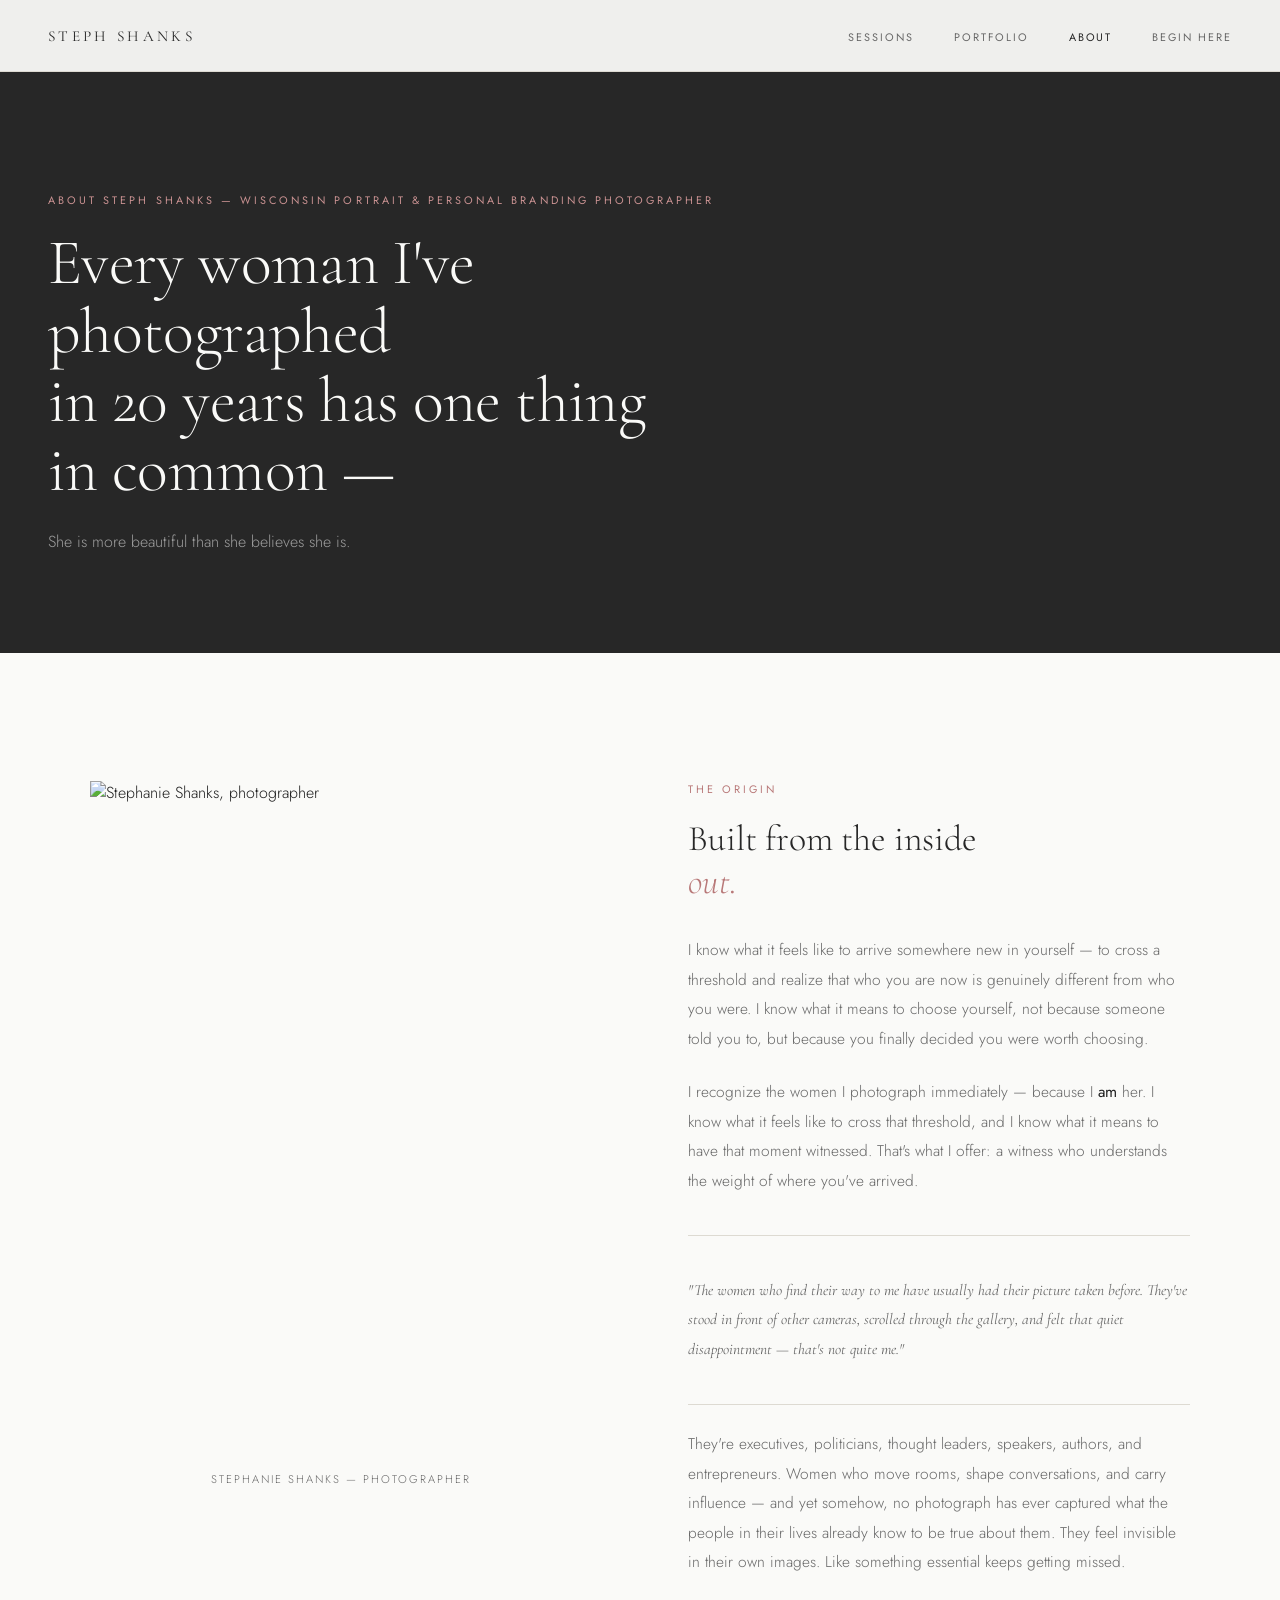
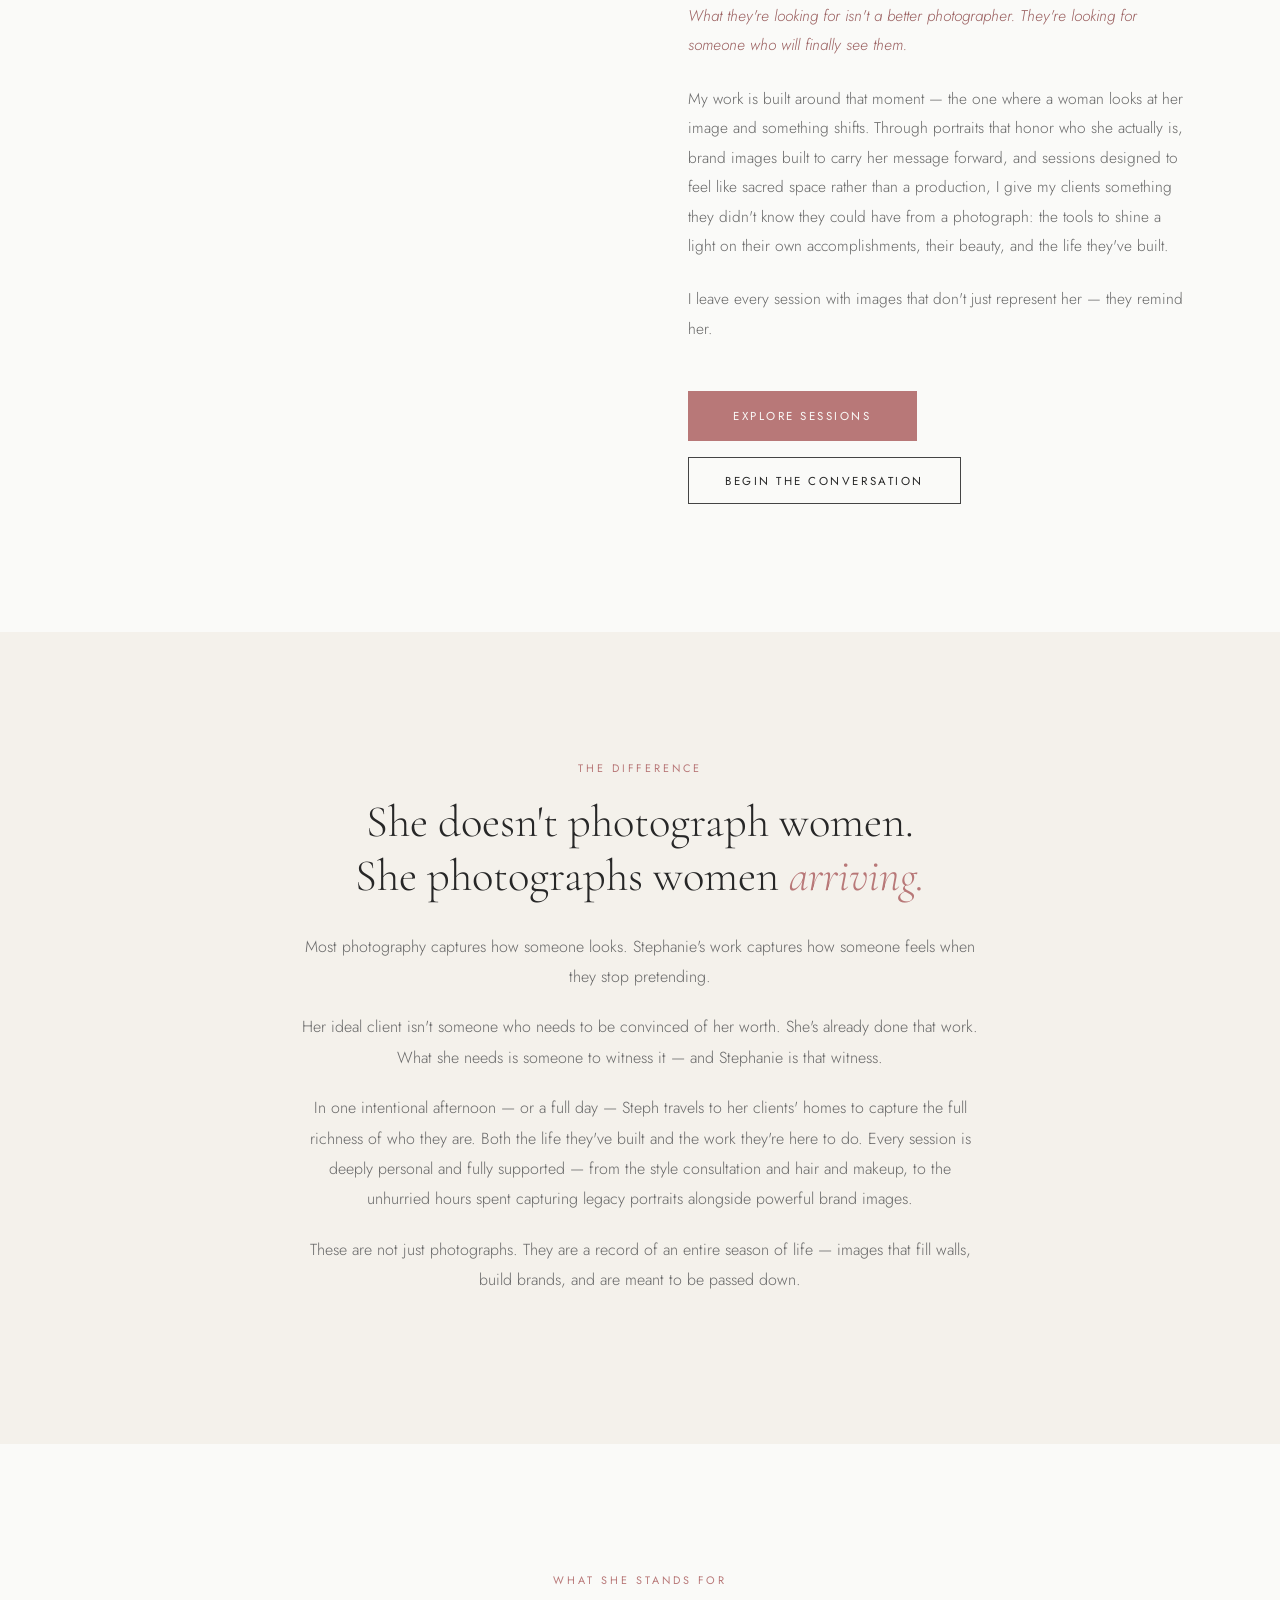
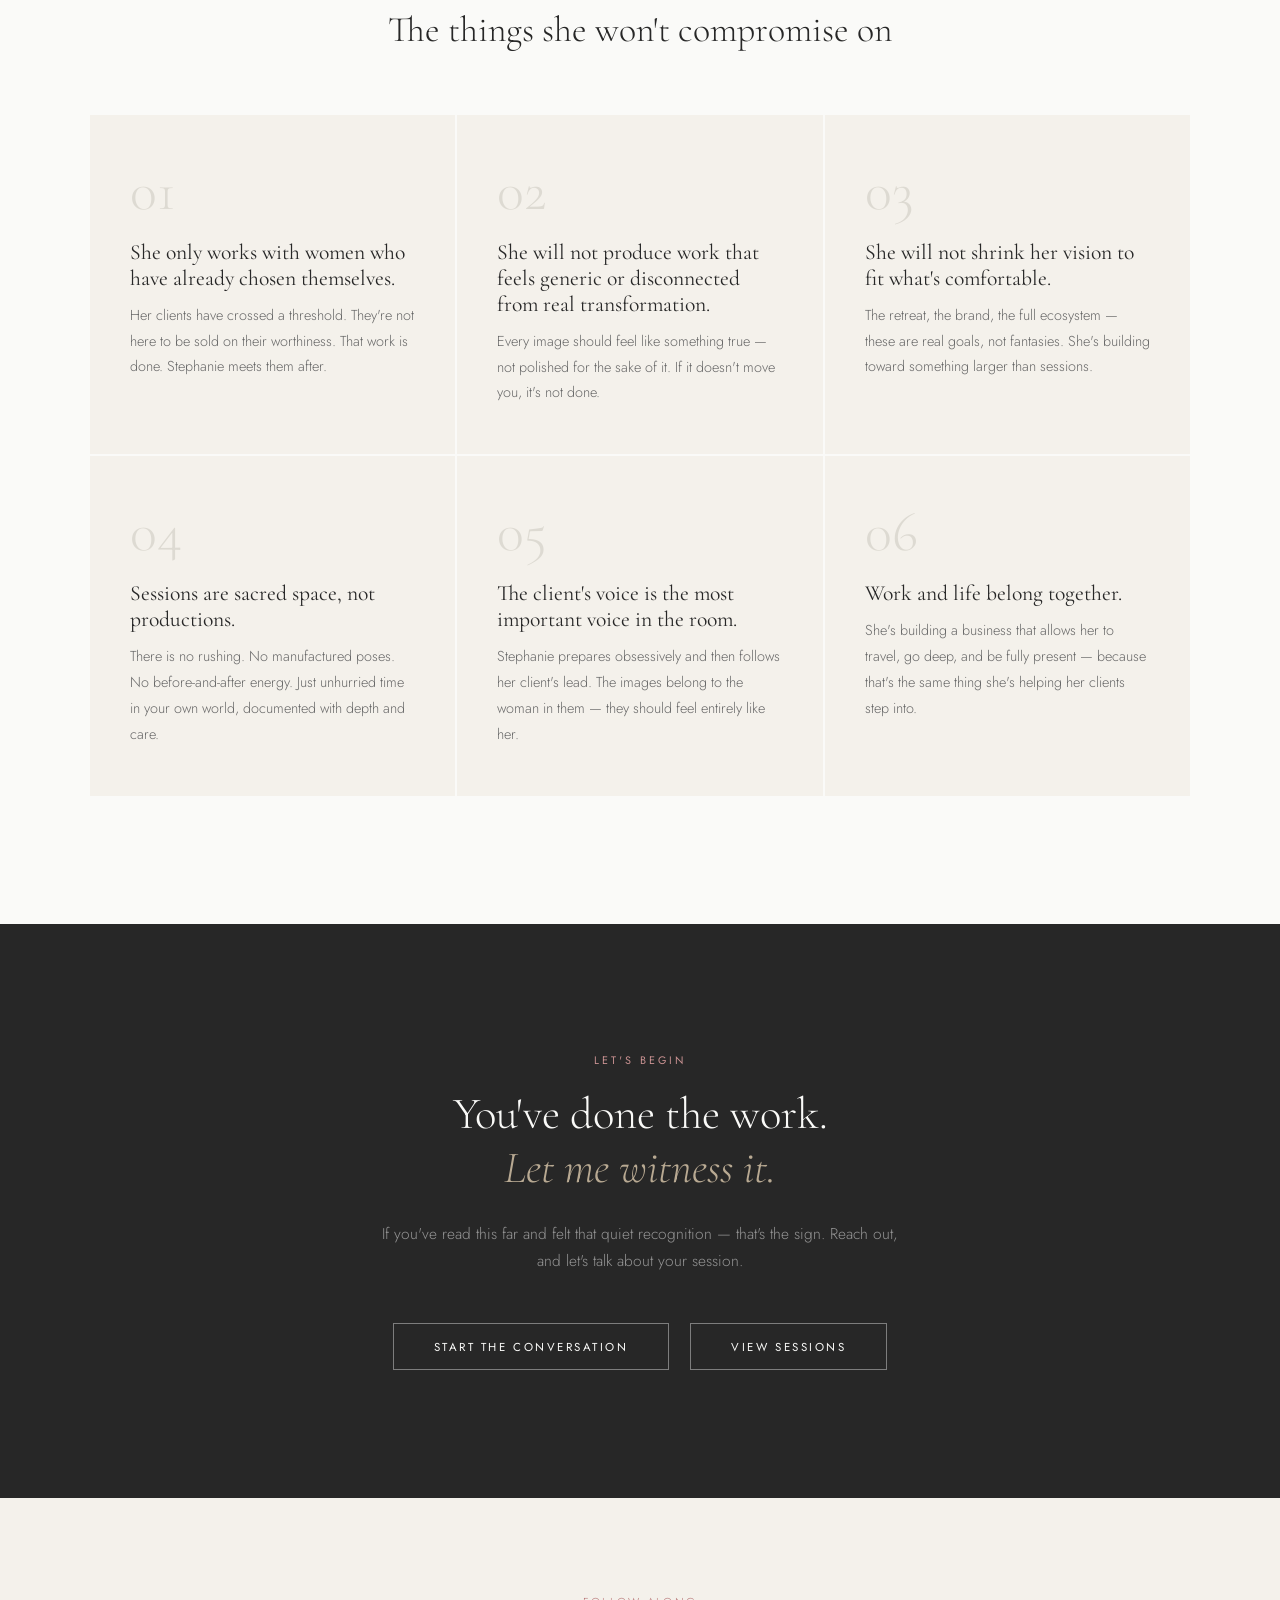
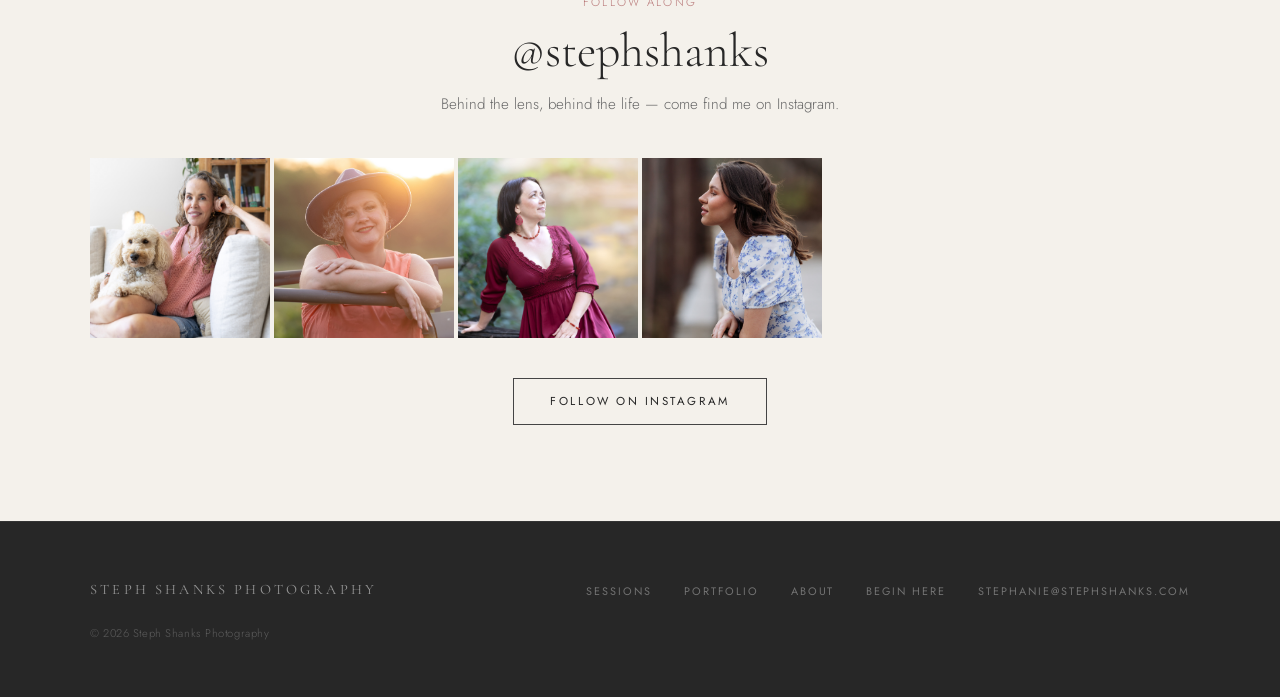
==== about.html @ 7b854bc0 "Initial commit — Steph Shanks Photography website" ====
<!DOCTYPE html>
<html lang="en">
<head>
  <meta charset="UTF-8" />
  <meta name="viewport" content="width=device-width, initial-scale=1.0" />
  <title>About Steph Shanks | Transformational Portrait Photographer for Women</title>
  <meta name="description" content="Steph Shanks is a transformational portrait photographer who travels to women across the US. Legacy portraits and brand imagery for women who have already done the work." />
  <meta name="keywords" content="Steph Shanks photographer, transformational photographer, women's portrait photographer, legacy portrait photographer, brand photographer for women" />
  <meta property="og:title" content="About Steph Shanks | Transformational Portrait Photographer" />
  <meta property="og:description" content="I photograph women arriving. There's a difference between capturing how someone looks and how someone feels when she stops pretending." />
  <meta property="og:type" content="profile" />
  <meta property="og:image" content="images/about.jpg" />
  <meta name="twitter:card" content="summary_large_image" />
  <meta name="twitter:title" content="About Steph Shanks | Portrait Photographer for Women" />
  <meta name="twitter:description" content="I photograph women arriving — not how they look, but how they feel when they stop pretending." />
  <link rel="canonical" href="https://stephshanks.com/about.html" />
  <link rel="preconnect" href="https://fonts.googleapis.com" />
  <link rel="preconnect" href="https://fonts.gstatic.com" crossorigin />
  <link href="https://fonts.googleapis.com/css2?family=Cormorant+Garamond:ital,wght@0,300;0,400;0,500;1,300;1,400;1,500&family=Jost:wght@300;400;500&display=swap" rel="stylesheet" />

  <style>
    *, *::before, *::after { box-sizing: border-box; margin: 0; padding: 0; }

    :root {
      --cream:       #F4F1EB;
      --cream-mid:   #E8E4DC;
      --cream-dark:  #DDDAD2;
      --terra:       #B87878;
      --terra-light: #CA9292;
      --terra-dark:  #9A5F5F;
      --bark:        #272727;
      --bark-mid:    #444444;
      --sand:        #8FA48A;
      --sand-light:  #AEBFAA;
      --text:        #1E1E1E;
      --text-soft:   #686868;
      --white:       #FAFAF8;
    }

    html { scroll-behavior: smooth; }

    body {
      font-family: 'Jost', sans-serif;
      background: var(--white);
      color: var(--text);
      font-weight: 300;
    }

    /* ── UTILITY ── */
    .eyebrow {
      display: block;
      font-size: 0.68rem;
      font-weight: 400;
      letter-spacing: 0.28em;
      text-transform: uppercase;
      color: var(--terra);
      margin-bottom: 1.25rem;
    }

    /* ── NAV ── */
    nav {
      position: fixed;
      top: 0; left: 0; right: 0;
      z-index: 200;
      display: flex;
      justify-content: space-between;
      align-items: center;
      padding: 1.5rem 3rem;
      background: rgba(250, 250, 248, 0.95);
      backdrop-filter: blur(12px);
      border-bottom: 1px solid var(--cream-dark);
    }

    .nav-logo {
      font-family: 'Cormorant Garamond', serif;
      font-size: 0.95rem;
      font-weight: 400;
      letter-spacing: 0.22em;
      text-transform: uppercase;
      color: var(--bark);
      text-decoration: none;
    }

    .nav-links {
      display: flex;
      gap: 2.5rem;
      list-style: none;
    }

    .nav-links a {
      font-size: 0.68rem;
      font-weight: 400;
      letter-spacing: 0.18em;
      text-transform: uppercase;
      color: var(--text-soft);
      text-decoration: none;
      transition: color 0.2s;
    }
    .nav-links a:hover, .nav-links a.active { color: var(--bark); }

    /* ── BUTTONS ── */
    .btn-terra {
      display: inline-block;
      padding: 1rem 2.75rem;
      font-size: 0.72rem;
      font-weight: 400;
      letter-spacing: 0.22em;
      text-transform: uppercase;
      text-decoration: none;
      color: var(--white);
      background: var(--terra);
      border: 1px solid var(--terra);
      transition: all 0.25s;
    }
    .btn-terra:hover { background: var(--terra-dark); border-color: var(--terra-dark); }

    .btn-outline-dark {
      display: inline-block;
      padding: 0.9rem 2.25rem;
      font-size: 0.72rem;
      font-weight: 400;
      letter-spacing: 0.22em;
      text-transform: uppercase;
      text-decoration: none;
      color: var(--bark);
      border: 1px solid var(--bark-mid);
      background: transparent;
      transition: all 0.25s;
    }
    .btn-outline-dark:hover { background: var(--bark); color: var(--white); }

    /* ── PAGE HEADER ── */
    .page-header {
      padding: 12rem 3rem 6rem;
      background: var(--bark);
      position: relative;
      overflow: hidden;
    }

    .page-header::before {
      content: '';
      position: absolute;
      inset: 0;
      background: url('images/about.jpg') center top / cover no-repeat;
      opacity: 0.25;
    }

    .page-header-inner {
      position: relative;
      z-index: 1;
      max-width: 680px;
    }

    .page-header .eyebrow {
      color: var(--terra-light);
    }

    .page-header h1 {
      font-family: 'Cormorant Garamond', serif;
      font-size: clamp(2.8rem, 5vw, 5rem);
      font-weight: 300;
      line-height: 1.08;
      color: var(--white);
      margin-bottom: 1.5rem;
      letter-spacing: -0.01em;
    }

    .page-header h1 em {
      font-style: italic;
      color: rgba(201, 184, 158, 0.9);
    }

    .page-header p {
      font-size: 1rem;
      color: rgba(255,255,255,0.55);
      line-height: 1.8;
      max-width: 520px;
    }

    /* ── STORY SECTION ── */
    .story {
      background: var(--white);
      padding: 8rem 3rem;
    }

    .story-grid {
      display: grid;
      grid-template-columns: 1fr 1fr;
      gap: 6rem;
      max-width: 1100px;
      margin: 0 auto;
      align-items: start;
    }

    .story-image-wrap {
      position: sticky;
      top: 120px;
    }

    .story-image-wrap img {
      width: 100%;
      aspect-ratio: 3/4;
      object-fit: cover;
      object-position: center top;
      display: block;
    }

    .story-image-caption {
      margin-top: 1.25rem;
      font-size: 0.7rem;
      letter-spacing: 0.18em;
      text-transform: uppercase;
      color: var(--text-soft);
      text-align: center;
    }

    .story-text h2 {
      font-family: 'Cormorant Garamond', serif;
      font-size: clamp(1.8rem, 2.8vw, 2.5rem);
      font-weight: 300;
      color: var(--bark);
      line-height: 1.2;
      margin-bottom: 2rem;
    }

    .story-text h2 em { font-style: italic; color: var(--terra); }

    .story-text p {
      font-size: 0.97rem;
      color: var(--text-soft);
      line-height: 1.9;
      margin-bottom: 1.5rem;
    }

    .story-text p strong {
      font-weight: 400;
      color: var(--text);
    }

    .story-text p em {
      font-style: italic;
      color: var(--terra-dark);
    }

    .pull {
      font-family: 'Cormorant Garamond', serif;
      font-size: clamp(1.3rem, 2vw, 1.75rem);
      font-weight: 400;
      font-style: italic;
      color: var(--bark);
      line-height: 1.5;
      padding: 2.5rem 0;
      border-top: 1px solid var(--cream-dark);
      border-bottom: 1px solid var(--cream-dark);
      margin: 2.5rem 0;
    }

    /* ── DIFFERENCE SECTION ── */
    .difference {
      background: var(--cream);
      padding: 8rem 3rem;
    }

    .difference-inner {
      max-width: 860px;
      margin: 0 auto;
      text-align: center;
    }

    .difference h2 {
      font-family: 'Cormorant Garamond', serif;
      font-size: clamp(2rem, 3.5vw, 3rem);
      font-weight: 300;
      color: var(--bark);
      line-height: 1.2;
      margin-bottom: 1.75rem;
    }

    .difference h2 em { font-style: italic; color: var(--terra); }

    .difference p {
      font-size: 1rem;
      color: var(--text-soft);
      line-height: 1.9;
      margin-bottom: 1.25rem;
      max-width: 680px;
      margin-left: auto;
      margin-right: auto;
    }

    /* ── VALUES GRID ── */
    .values {
      background: var(--white);
      padding: 8rem 3rem;
    }

    .values-inner {
      max-width: 1100px;
      margin: 0 auto;
    }

    .values-header {
      text-align: center;
      margin-bottom: 4rem;
    }

    .values-header h2 {
      font-family: 'Cormorant Garamond', serif;
      font-size: clamp(1.8rem, 2.8vw, 2.5rem);
      font-weight: 300;
      color: var(--bark);
    }

    .values-grid {
      display: grid;
      grid-template-columns: repeat(3, 1fr);
      gap: 2px;
    }

    .value-card {
      padding: 3rem 2.5rem;
      background: var(--cream);
      transition: background 0.3s;
    }

    .value-card:hover { background: var(--bark); }

    .value-number {
      font-family: 'Cormorant Garamond', serif;
      font-size: 3.5rem;
      font-weight: 300;
      color: var(--cream-dark);
      line-height: 1;
      margin-bottom: 1.25rem;
      display: block;
      transition: color 0.3s;
    }

    .value-card:hover .value-number { color: rgba(255,255,255,0.15); }

    .value-title {
      font-family: 'Cormorant Garamond', serif;
      font-size: 1.35rem;
      font-weight: 400;
      color: var(--bark);
      margin-bottom: 0.75rem;
      display: block;
      transition: color 0.3s;
    }

    .value-card:hover .value-title { color: var(--white); }

    .value-text {
      font-size: 0.9rem;
      color: var(--text-soft);
      line-height: 1.8;
      transition: color 0.3s;
    }

    .value-card:hover .value-text { color: rgba(255,255,255,0.6); }

    /* ── CTA SECTION ── */
    .cta-section {
      background: var(--bark);
      padding: 8rem 3rem;
      text-align: center;
    }

    .cta-section h2 {
      font-family: 'Cormorant Garamond', serif;
      font-size: clamp(2rem, 3.5vw, 3.2rem);
      font-weight: 300;
      color: var(--white);
      line-height: 1.2;
      margin-bottom: 1.5rem;
    }

    .cta-section h2 em { font-style: italic; color: rgba(201, 184, 158, 0.9); }

    .cta-section p {
      font-size: 0.97rem;
      color: rgba(255,255,255,0.5);
      line-height: 1.8;
      max-width: 540px;
      margin: 0 auto 3rem;
    }

    .btn-ghost {
      display: inline-block;
      padding: 0.9rem 2.5rem;
      font-size: 0.72rem;
      font-weight: 400;
      letter-spacing: 0.22em;
      text-transform: uppercase;
      text-decoration: none;
      color: var(--white);
      border: 1px solid rgba(255,255,255,0.4);
      background: transparent;
      transition: all 0.3s;
      margin: 0 0.5rem;
    }
    .btn-ghost:hover { background: rgba(255,255,255,0.1); border-color: var(--white); }

    /* ── INSTAGRAM ── */
    .instagram-section {
      padding: 6rem 2rem;
      background: var(--cream);
      text-align: center;
    }
    .instagram-header { margin-bottom: 2.5rem; }
    .instagram-eyebrow {
      font-family: 'Jost', sans-serif;
      font-size: 0.72rem;
      letter-spacing: 0.2em;
      text-transform: uppercase;
      color: var(--terra);
      margin-bottom: 0.75rem;
    }
    .instagram-title {
      font-family: 'Cormorant Garamond', serif;
      font-size: clamp(2rem, 4vw, 3rem);
      font-weight: 300;
      color: var(--bark);
      margin-bottom: 0.75rem;
    }
    .instagram-sub {
      font-family: 'Jost', sans-serif;
      font-size: 0.95rem;
      color: var(--text-soft);
      max-width: 440px;
      margin: 0 auto;
      line-height: 1.7;
    }
    .instagram-grid {
      display: grid;
      grid-template-columns: repeat(6, 1fr);
      gap: 4px;
      max-width: 1100px;
      margin: 0 auto;
    }
    .insta-tile {
      aspect-ratio: 1/1;
      background-size: cover;
      background-position: center;
      transition: opacity 0.3s ease;
    }
    .insta-tile:hover { opacity: 0.85; }
    @media (max-width: 768px) {
      .instagram-grid { grid-template-columns: repeat(3, 1fr); }
    }

    /* ── FOOTER ── */
    footer {
      background: var(--bark);
      border-top: 1px solid rgba(255,255,255,0.06);
      padding: 3.5rem 3rem;
    }

    .footer-inner {
      max-width: 1100px;
      margin: 0 auto;
      display: flex;
      justify-content: space-between;
      align-items: center;
      flex-wrap: wrap;
      gap: 1.5rem;
    }

    .footer-logo {
      font-family: 'Cormorant Garamond', serif;
      font-size: 0.9rem;
      font-weight: 400;
      letter-spacing: 0.22em;
      text-transform: uppercase;
      color: rgba(255,255,255,0.5);
      text-decoration: none;
    }

    .footer-nav {
      display: flex;
      gap: 2rem;
      list-style: none;
      flex-wrap: wrap;
    }

    .footer-nav a {
      font-size: 0.68rem;
      font-weight: 400;
      letter-spacing: 0.18em;
      text-transform: uppercase;
      color: rgba(255,255,255,0.35);
      text-decoration: none;
      transition: color 0.2s;
    }
    .footer-nav a:hover { color: var(--white); }

    .footer-copy {
      font-size: 0.7rem;
      color: rgba(255,255,255,0.25);
      letter-spacing: 0.05em;
    }

    /* ── RESPONSIVE ── */
    @media (max-width: 900px) {
      nav { padding: 1.25rem 1.5rem; }
      .nav-links { gap: 1.5rem; }
      .story-grid { grid-template-columns: 1fr; gap: 3rem; }
      .story-image-wrap { position: static; }
      .values-grid { grid-template-columns: 1fr; }
      .footer-inner { flex-direction: column; text-align: center; }
    }

    @media (max-width: 600px) {
      .page-header { padding: 9rem 1.5rem 4rem; }
      .story, .difference, .values, .cta-section { padding: 5rem 1.5rem; }
      .nav-links { display: none; }
    }
  </style>
</head>
<body>

  <!-- NAV -->
  <nav>
    <a href="index.html" class="nav-logo">Steph Shanks</a>
    <ul class="nav-links">
      <li><a href="services.html">Sessions</a></li>
      <li><a href="portfolio.html">Portfolio</a></li>
      <li><a href="about.html" class="active">About</a></li>
      <li><a href="contact.html">Begin Here</a></li>
    </ul>
  </nav>


  <!-- PAGE HEADER -->
  <header class="page-header">
    <div class="page-header-inner">
      <span class="eyebrow">About Steph Shanks — Wisconsin Portrait &amp; Personal Branding Photographer</span>
      <h1>Every woman I've photographed<br>in 20 years has one thing<br>in common —</h1>
      <p>She is more beautiful than she believes she is.</p>
    </div>
  </header>


  <!-- MAIN STORY -->
  <section class="story">
    <div class="story-grid">

      <div class="story-image-wrap">
        <img src="images/about.jpg" alt="Stephanie Shanks, photographer" />
        <p class="story-image-caption">Stephanie Shanks — photographer</p>
      </div>

      <div class="story-text">
        <span class="eyebrow">The Origin</span>
        <h2>Built from the inside<br><em>out.</em></h2>

        <p>I know what it feels like to arrive somewhere new in yourself — to cross a threshold and realize that who you are now is genuinely different from who you were. I know what it means to choose yourself, not because someone told you to, but because you finally decided you were worth choosing.</p>

        <p>I recognize the women I photograph immediately — because I <strong>am</strong> her. I know what it feels like to cross that threshold, and I know what it means to have that moment witnessed. That's what I offer: a witness who understands the weight of where you've arrived.</p>

        <p class="pull">"The women who find their way to me have usually had their picture taken before. They've stood in front of other cameras, scrolled through the gallery, and felt that quiet disappointment — that's not quite me."</p>

        <p>They're executives, politicians, thought leaders, speakers, authors, and entrepreneurs. Women who move rooms, shape conversations, and carry influence — and yet somehow, no photograph has ever captured what the people in their lives already know to be true about them. They feel invisible in their own images. Like something essential keeps getting missed.</p>

        <p><em>What they're looking for isn't a better photographer. They're looking for someone who will finally see them.</em></p>

        <p>My work is built around that moment — the one where a woman looks at her image and something shifts. Through portraits that honor who she actually is, brand images built to carry her message forward, and sessions designed to feel like sacred space rather than a production, I give my clients something they didn't know they could have from a photograph: the tools to shine a light on their own accomplishments, their beauty, and the life they've built.</p>

        <p>I leave every session with images that don't just represent her — they remind her.</p>

        <div style="margin-top: 3rem; display: flex; gap: 1rem; flex-wrap: wrap;">
          <a href="services.html" class="btn-terra">Explore Sessions</a>
          <a href="contact.html#contact" class="btn-outline-dark">Begin the Conversation</a>
        </div>
      </div>

    </div>
  </section>


  <!-- WHAT MAKES HER DIFFERENT -->
  <section class="difference">
    <div class="difference-inner">
      <span class="eyebrow">The Difference</span>
      <h2>She doesn't photograph women.<br>She photographs women <em>arriving.</em></h2>
      <p>Most photography captures how someone looks. Stephanie's work captures how someone feels when they stop pretending.</p>
      <p>Her ideal client isn't someone who needs to be convinced of her worth. She's already done that work. What she needs is someone to witness it — and Stephanie is that witness.</p>
      <p>In one intentional afternoon — or a full day — Steph travels to her clients' homes to capture the full richness of who they are. Both the life they've built and the work they're here to do. Every session is deeply personal and fully supported — from the style consultation and hair and makeup, to the unhurried hours spent capturing legacy portraits alongside powerful brand images.</p>
      <p>These are not just photographs. They are a record of an entire season of life — images that fill walls, build brands, and are meant to be passed down.</p>
    </div>
  </section>


  <!-- VALUES -->
  <section class="values">
    <div class="values-inner">
      <div class="values-header">
        <span class="eyebrow">What She Stands For</span>
        <h2>The things she won't compromise on</h2>
      </div>
      <div class="values-grid">

        <div class="value-card">
          <span class="value-number">01</span>
          <span class="value-title">She only works with women who have already chosen themselves.</span>
          <p class="value-text">Her clients have crossed a threshold. They're not here to be sold on their worthiness. That work is done. Stephanie meets them after.</p>
        </div>

        <div class="value-card">
          <span class="value-number">02</span>
          <span class="value-title">She will not produce work that feels generic or disconnected from real transformation.</span>
          <p class="value-text">Every image should feel like something true — not polished for the sake of it. If it doesn't move you, it's not done.</p>
        </div>

        <div class="value-card">
          <span class="value-number">03</span>
          <span class="value-title">She will not shrink her vision to fit what's comfortable.</span>
          <p class="value-text">The retreat, the brand, the full ecosystem — these are real goals, not fantasies. She's building toward something larger than sessions.</p>
        </div>

        <div class="value-card">
          <span class="value-number">04</span>
          <span class="value-title">Sessions are sacred space, not productions.</span>
          <p class="value-text">There is no rushing. No manufactured poses. No before-and-after energy. Just unhurried time in your own world, documented with depth and care.</p>
        </div>

        <div class="value-card">
          <span class="value-number">05</span>
          <span class="value-title">The client's voice is the most important voice in the room.</span>
          <p class="value-text">Stephanie prepares obsessively and then follows her client's lead. The images belong to the woman in them — they should feel entirely like her.</p>
        </div>

        <div class="value-card">
          <span class="value-number">06</span>
          <span class="value-title">Work and life belong together.</span>
          <p class="value-text">She's building a business that allows her to travel, go deep, and be fully present — because that's the same thing she's helping her clients step into.</p>
        </div>

      </div>
    </div>
  </section>


  <!-- CTA -->
  <section class="cta-section">
    <span class="eyebrow" style="color: var(--terra-light);">Let's Begin</span>
    <h2>You've done the work.<br><em>Let me witness it.</em></h2>
    <p>If you've read this far and felt that quiet recognition — that's the sign. Reach out, and let's talk about your session.</p>
    <div>
      <a href="contact.html#contact" class="btn-ghost">Start the Conversation</a>
      <a href="services.html" class="btn-ghost">View Sessions</a>
    </div>
  </section>


  <!-- FOOTER -->
  <!-- INSTAGRAM FEED -->
  <section class="instagram-section">
    <div class="instagram-header">
      <p class="instagram-eyebrow">Follow Along</p>
      <h2 class="instagram-title">@stephshanks</h2>
      <p class="instagram-sub">Behind the lens, behind the life — come find me on Instagram.</p>
    </div>

    <!-- EMBED: Replace the placeholder grid below with your Curator.io embed code when live -->
    <div class="instagram-grid">
      <div class="insta-tile" style="background-image:url('images/p-19.jpg')"></div>
      <div class="insta-tile" style="background-image:url('images/p-06.jpg')"></div>
      <div class="insta-tile" style="background-image:url('images/p-23.jpg')"></div>
      <div class="insta-tile" style="background-image:url('images/p-16.jpg')"></div>
      <div class="insta-tile" style="background-image:url('images/p-18.jpg')"></div>
      <div class="insta-tile" style="background-image:url('images/p-15.jpg')"></div>
    </div>

    <div style="text-align:center; margin-top:2.5rem;">
      <a href="https://instagram.com/stephshanks" target="_blank" class="btn-outline-dark">Follow on Instagram</a>
    </div>
  </section>

  <footer>
    <div class="footer-inner">
      <a href="index.html" class="footer-logo">Steph Shanks Photography</a>
      <ul class="footer-nav">
        <li><a href="services.html">Sessions</a></li>
        <li><a href="portfolio.html">Portfolio</a></li>
        <li><a href="about.html">About</a></li>
        <li><a href="contact.html">Begin Here</a></li>
        <li><a href="mailto:stephanie@stephshanks.com">stephanie@stephshanks.com</a></li>
      </ul>
      <p class="footer-copy">© 2026 Steph Shanks Photography</p>
    </div>
  </footer>

</body>
</html>
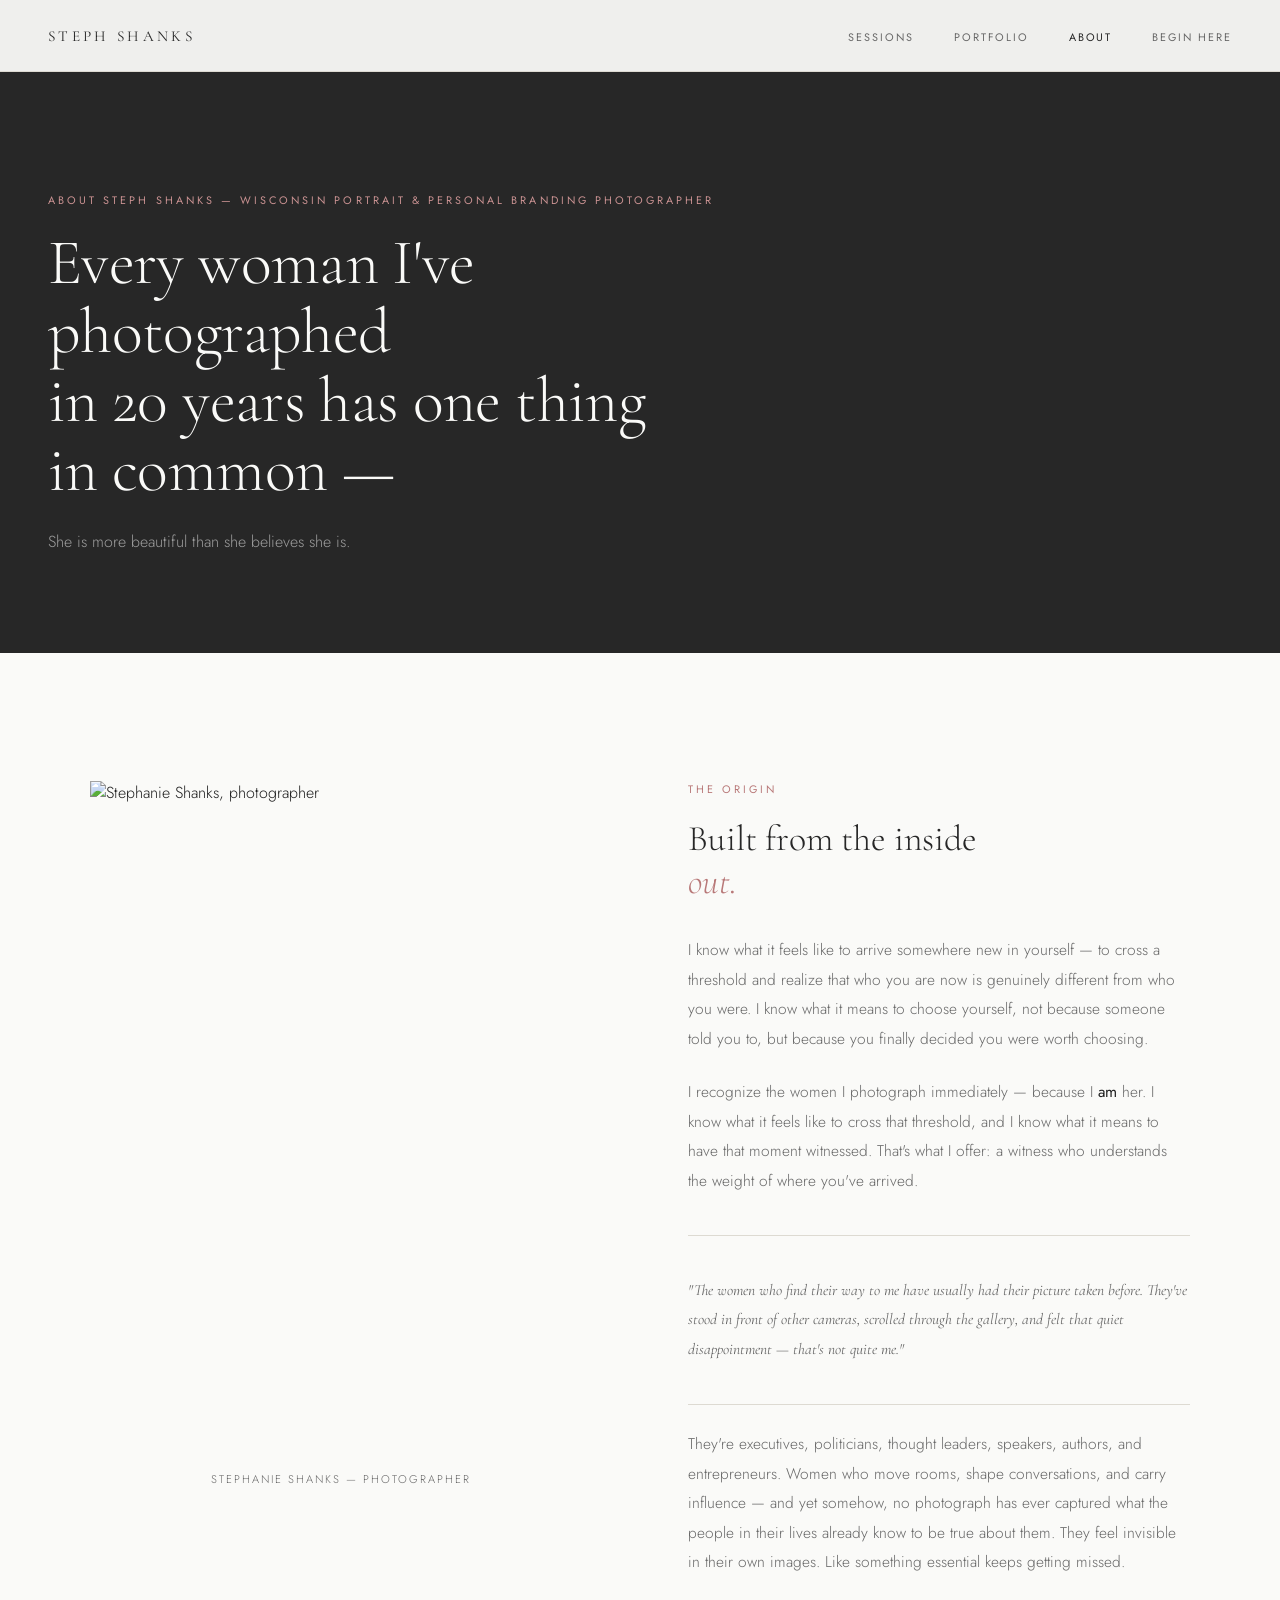
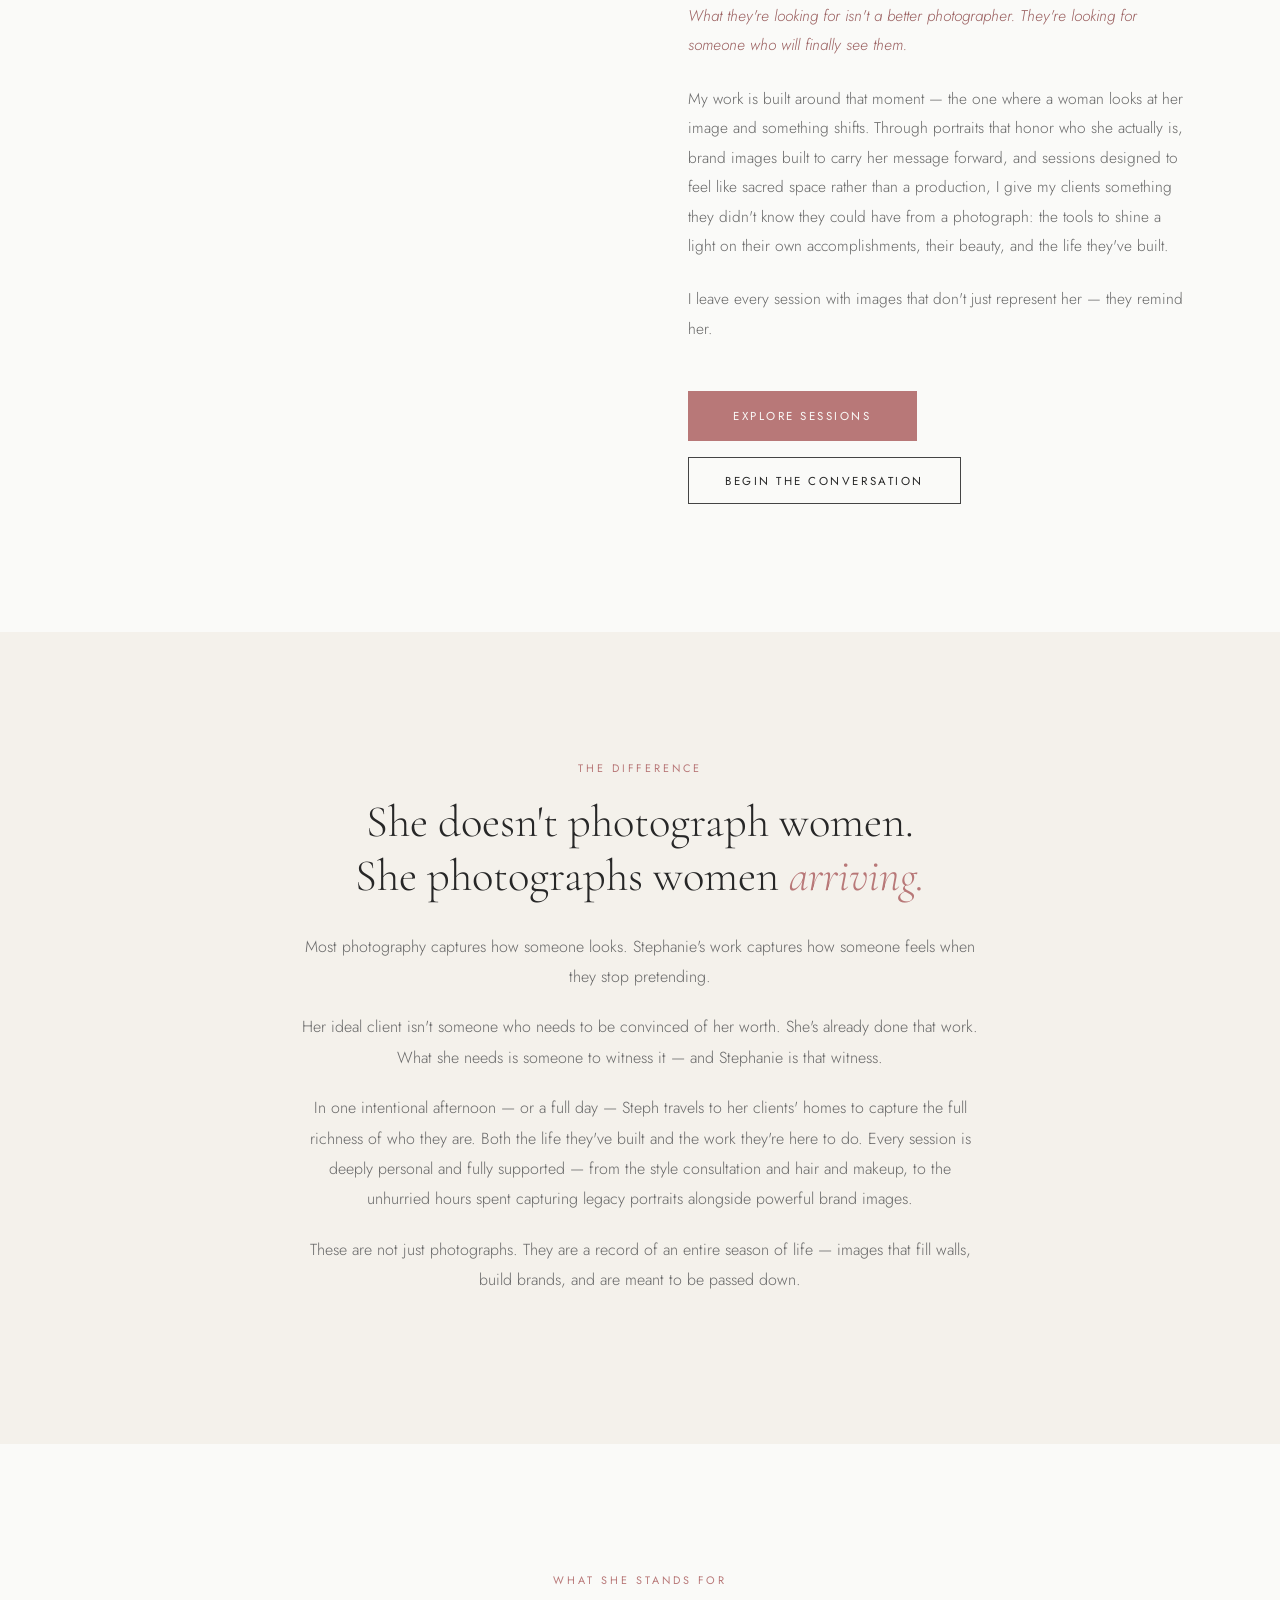
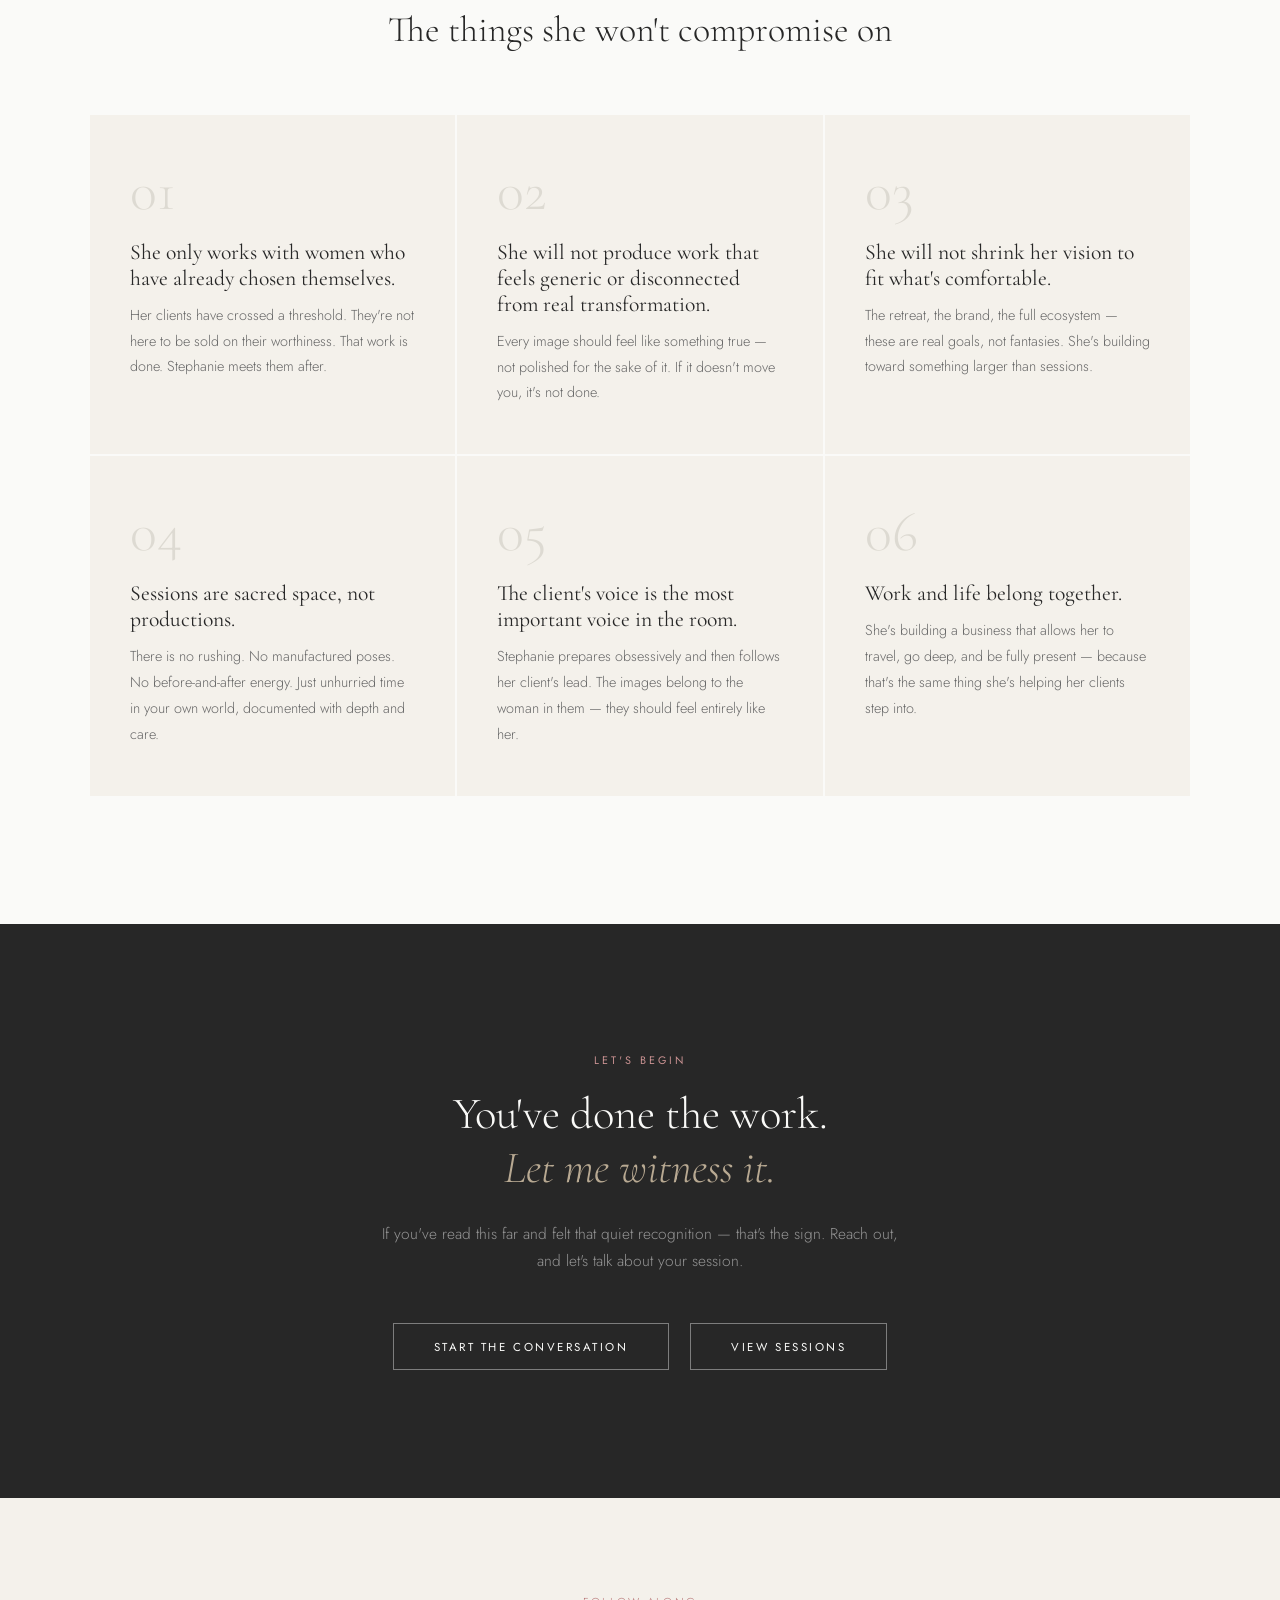
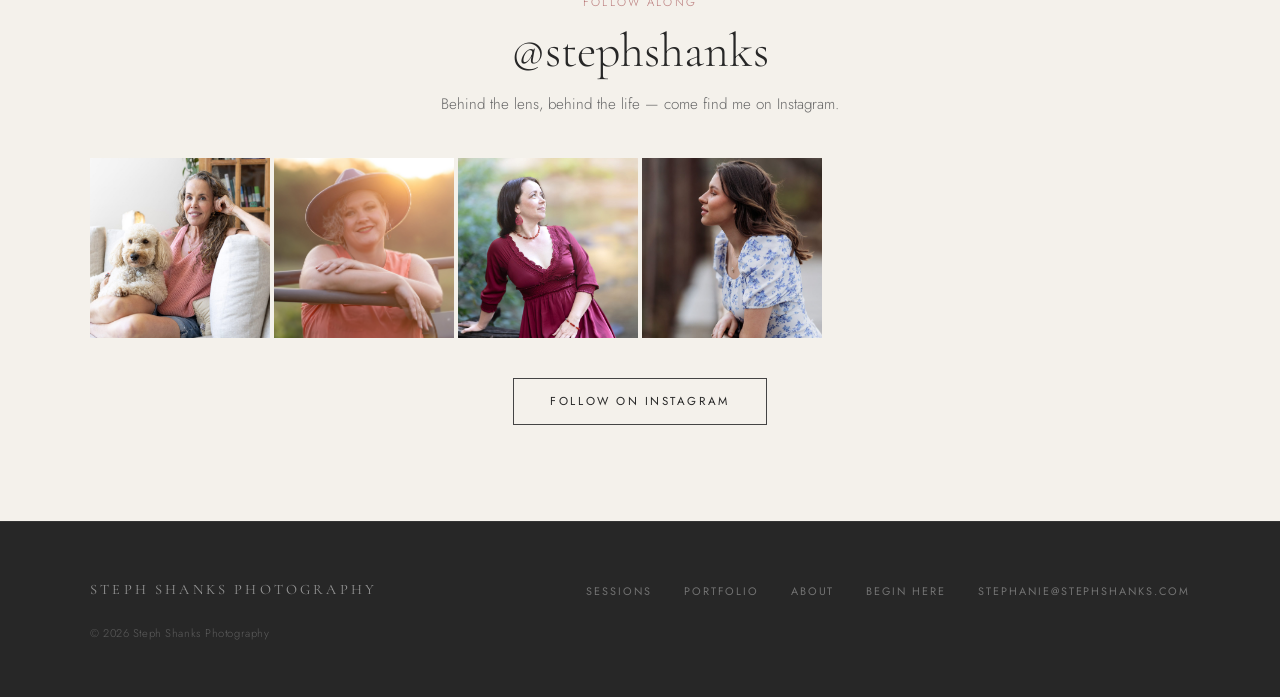
==== commit 3af65a6b: "Update site: mobile nav, portfolio names, proof section, podcast, Formspree, compressed images - Add" ====
--- a/about.html
+++ b/about.html
@@ -98,6 +98,31 @@
     }
     .nav-links a:hover, .nav-links a.active { color: var(--bark); }
 
+    /* ── HAMBURGER ── */
+    .nav-toggle {
+      display: none;
+      flex-direction: column;
+      justify-content: space-between;
+      width: 26px;
+      height: 16px;
+      background: none;
+      border: none;
+      cursor: pointer;
+      padding: 0;
+      z-index: 300;
+    }
+    .nav-toggle span {
+      display: block;
+      width: 100%;
+      height: 1.5px;
+      background: var(--bark);
+      transition: all 0.3s ease;
+      transform-origin: left center;
+    }
+    .nav-toggle.open span:nth-child(1) { transform: rotate(40deg) translateY(-1px); }
+    .nav-toggle.open span:nth-child(2) { opacity: 0; transform: scaleX(0); }
+    .nav-toggle.open span:nth-child(3) { transform: rotate(-40deg) translateY(1px); }
+
     /* ── BUTTONS ── */
     .btn-terra {
       display: inline-block;
@@ -510,10 +535,28 @@
       .footer-inner { flex-direction: column; text-align: center; }
     }
 
+    @media (max-width: 768px) {
+      .nav-toggle { display: flex; }
+      .nav-links {
+        display: none;
+        position: fixed;
+        inset: 0;
+        background: var(--bark);
+        flex-direction: column;
+        align-items: center;
+        justify-content: center;
+        gap: 2.5rem;
+        z-index: 250;
+        list-style: none;
+      }
+      .nav-links.is-open { display: flex; }
+      .nav-links a { font-size: 1.1rem; color: var(--cream) !important; letter-spacing: 0.25em; }
+      .page-header h1 { font-size: clamp(2rem, 7vw, 3.2rem); }
+    }
+
     @media (max-width: 600px) {
       .page-header { padding: 9rem 1.5rem 4rem; }
       .story, .difference, .values, .cta-section { padding: 5rem 1.5rem; }
-      .nav-links { display: none; }
     }
   </style>
 </head>
@@ -528,6 +571,9 @@
       <li><a href="about.html" class="active">About</a></li>
       <li><a href="contact.html">Begin Here</a></li>
     </ul>
+    <button class="nav-toggle" aria-label="Open menu" aria-expanded="false">
+      <span></span><span></span><span></span>
+    </button>
   </nav>
 
 
@@ -691,5 +737,27 @@
     </div>
   </footer>
 
+  <script>
+    (function() {
+      var toggle = document.querySelector('.nav-toggle');
+      var navLinks = document.querySelector('.nav-links');
+      if (!toggle || !navLinks) return;
+      toggle.addEventListener('click', function() {
+        var isOpen = navLinks.classList.toggle('is-open');
+        toggle.classList.toggle('open', isOpen);
+        toggle.setAttribute('aria-expanded', isOpen);
+        document.body.style.overflow = isOpen ? 'hidden' : '';
+      });
+      navLinks.querySelectorAll('a').forEach(function(a) {
+        a.addEventListener('click', function() {
+          navLinks.classList.remove('is-open');
+          toggle.classList.remove('open');
+          toggle.setAttribute('aria-expanded', 'false');
+          document.body.style.overflow = '';
+        });
+      });
+    })();
+  </script>
+
 </body>
 </html>
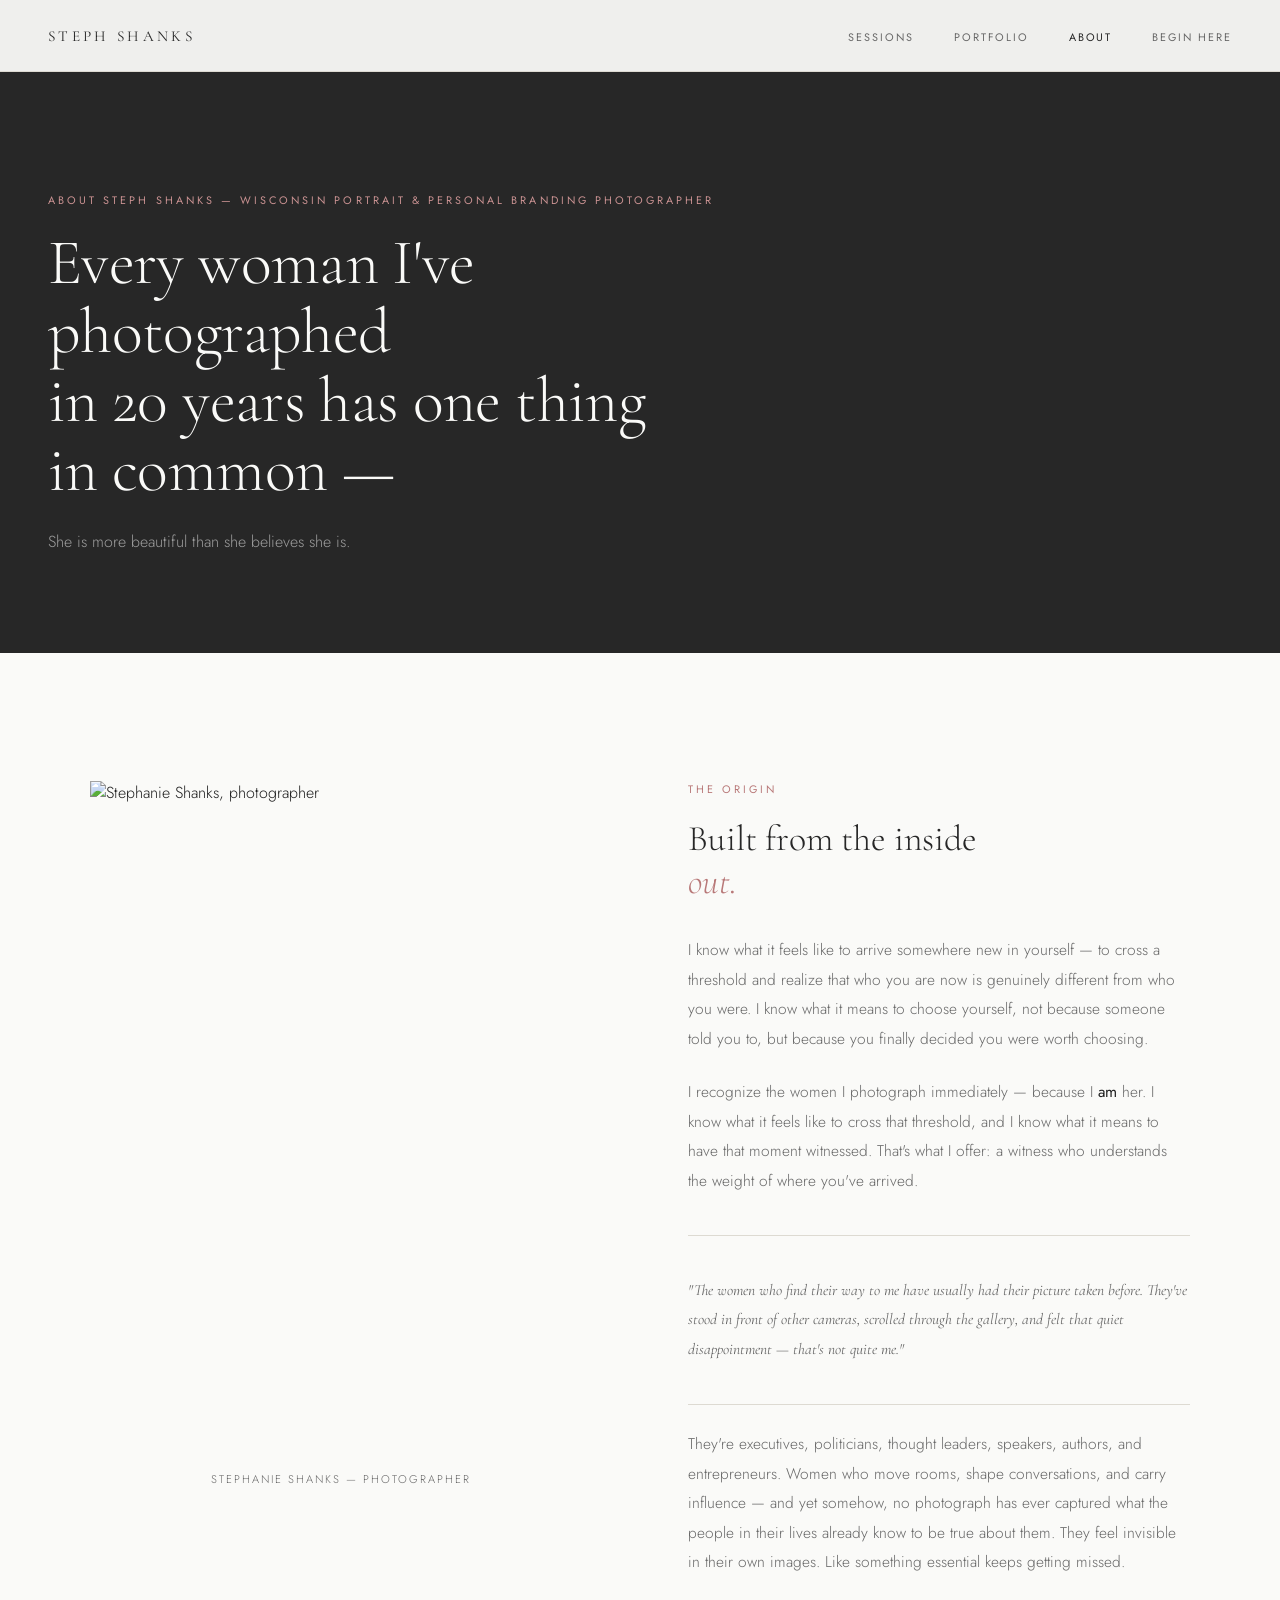
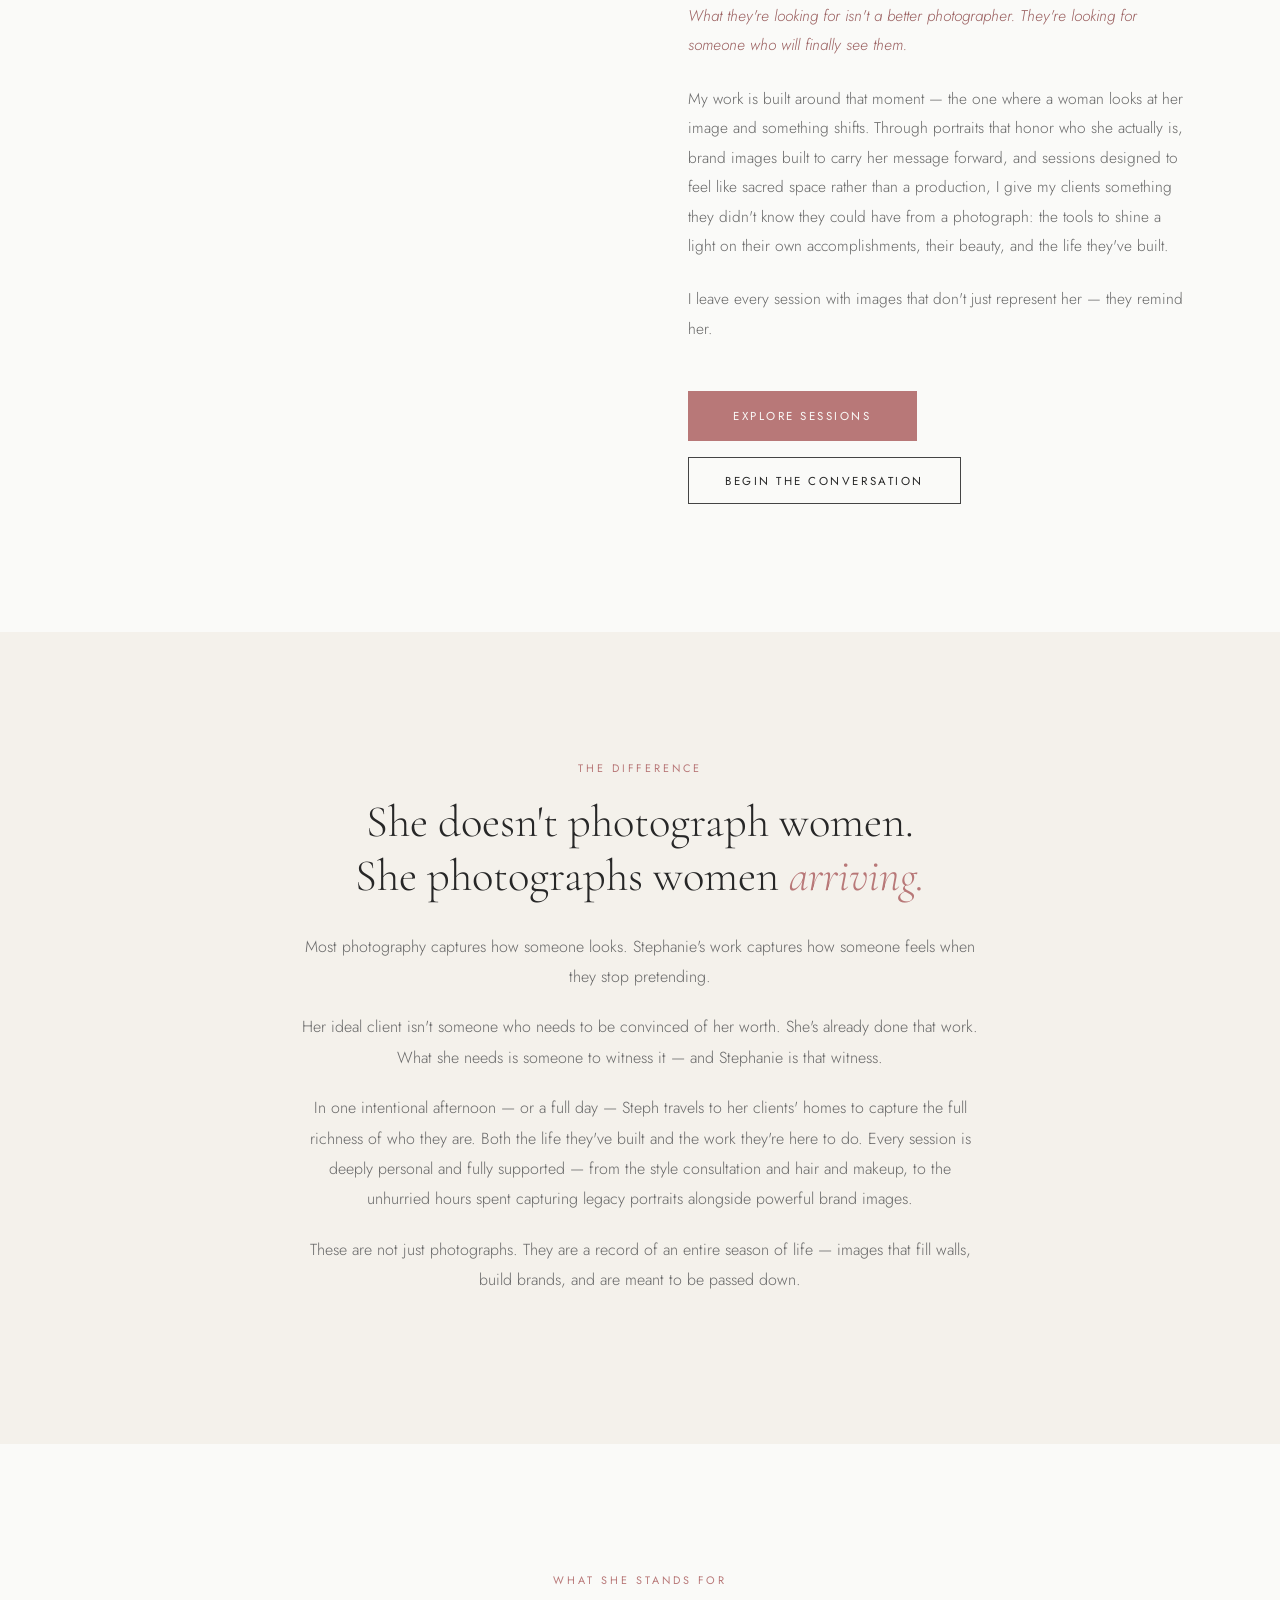
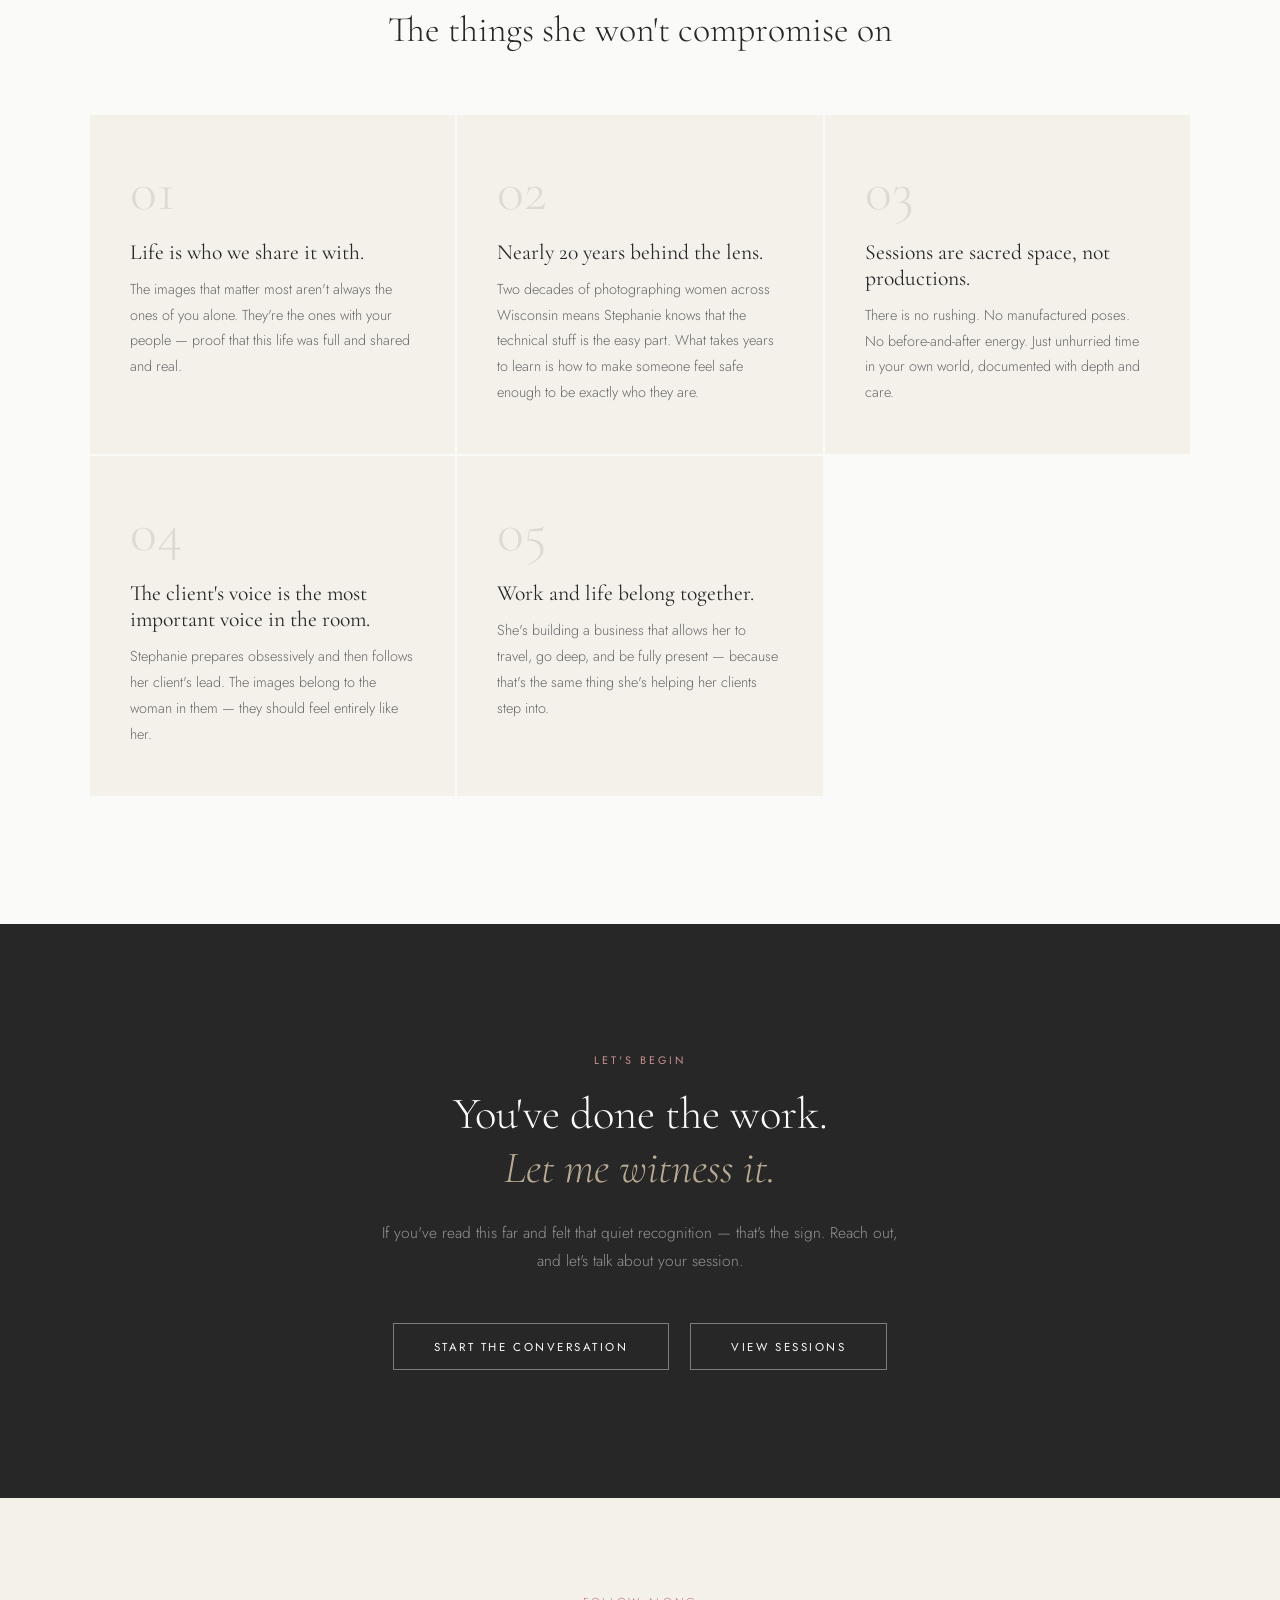
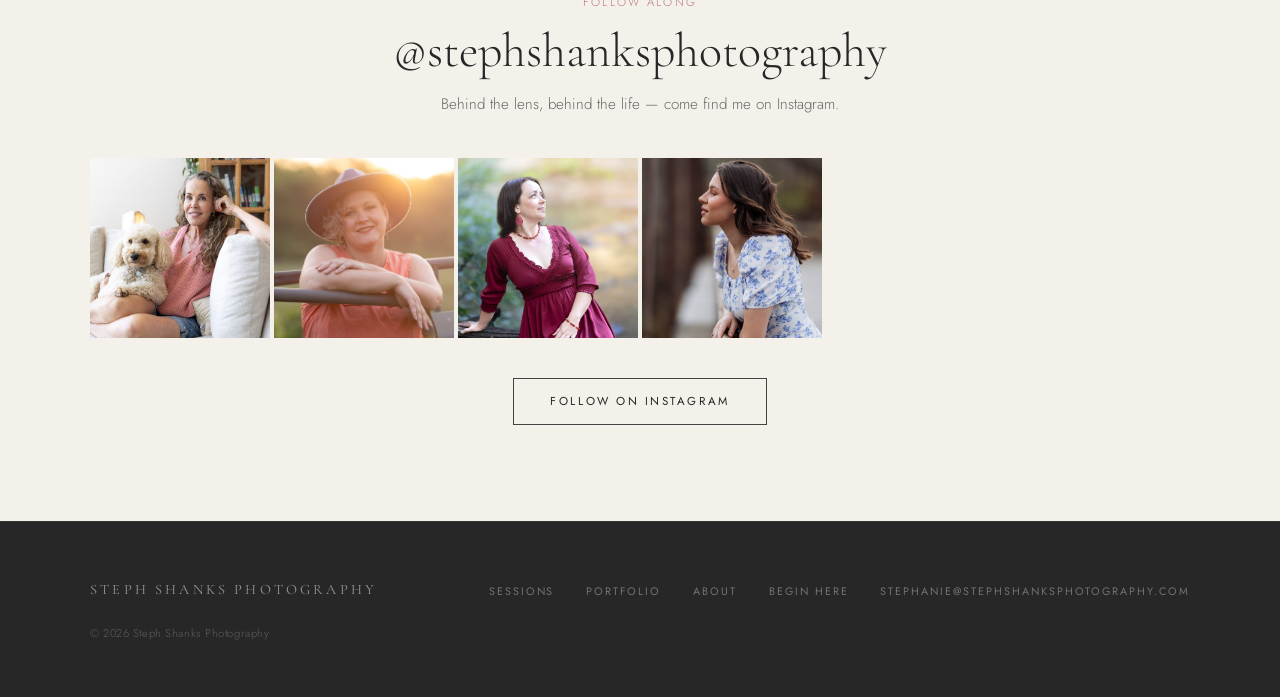
==== commit 48fe92bb: "updates" ====
--- a/about.html
+++ b/about.html
@@ -44,6 +44,7 @@
       background: var(--white);
       color: var(--text);
       font-weight: 300;
+      overflow-x: hidden;
     }
 
     /* ── UTILITY ── */
@@ -109,7 +110,7 @@
       border: none;
       cursor: pointer;
       padding: 0;
-      z-index: 300;
+      z-index: 600;
     }
     .nav-toggle span {
       display: block;
@@ -538,19 +539,23 @@
     @media (max-width: 768px) {
       .nav-toggle { display: flex; }
       .nav-links {
-        display: none;
+        display: none !important;
         position: fixed;
-        inset: 0;
-        background: var(--bark);
+        top: 0; left: 0;
+        width: 100%; height: 100%;
+        min-height: 100vh;
+        background: #272727;
         flex-direction: column;
         align-items: center;
         justify-content: center;
-        gap: 2.5rem;
-        z-index: 250;
+        gap: 3rem;
+        z-index: 500;
         list-style: none;
+        overflow-y: auto;
+        -webkit-overflow-scrolling: touch;
       }
-      .nav-links.is-open { display: flex; }
-      .nav-links a { font-size: 1.1rem; color: var(--cream) !important; letter-spacing: 0.25em; }
+      .nav-links.is-open { display: flex !important; }
+      .nav-links a { font-size: 1.4rem; color: #F4F1EB !important; letter-spacing: 0.25em; text-decoration: none; }
       .page-header h1 { font-size: clamp(2rem, 7vw, 3.2rem); }
     }
 
@@ -592,7 +597,7 @@
     <div class="story-grid">
 
       <div class="story-image-wrap">
-        <img src="images/about.jpg" alt="Stephanie Shanks, photographer" />
+        <img src="images/Steph-83.jpg" alt="Stephanie Shanks, photographer" />
         <p class="story-image-caption">Stephanie Shanks — photographer</p>
       </div>
 
@@ -648,36 +653,30 @@
 
         <div class="value-card">
           <span class="value-number">01</span>
-          <span class="value-title">She only works with women who have already chosen themselves.</span>
-          <p class="value-text">Her clients have crossed a threshold. They're not here to be sold on their worthiness. That work is done. Stephanie meets them after.</p>
+          <span class="value-title">Life is who we share it with.</span>
+          <p class="value-text">The images that matter most aren't always the ones of you alone. They're the ones with your people — proof that this life was full and shared and real.</p>
         </div>
 
         <div class="value-card">
           <span class="value-number">02</span>
-          <span class="value-title">She will not produce work that feels generic or disconnected from real transformation.</span>
-          <p class="value-text">Every image should feel like something true — not polished for the sake of it. If it doesn't move you, it's not done.</p>
+          <span class="value-title">Nearly 20 years behind the lens.</span>
+          <p class="value-text">Two decades of photographing women across Wisconsin means Stephanie knows that the technical stuff is the easy part. What takes years to learn is how to make someone feel safe enough to be exactly who they are.</p>
         </div>
 
         <div class="value-card">
           <span class="value-number">03</span>
-          <span class="value-title">She will not shrink her vision to fit what's comfortable.</span>
-          <p class="value-text">The retreat, the brand, the full ecosystem — these are real goals, not fantasies. She's building toward something larger than sessions.</p>
-        </div>
-
-        <div class="value-card">
-          <span class="value-number">04</span>
           <span class="value-title">Sessions are sacred space, not productions.</span>
           <p class="value-text">There is no rushing. No manufactured poses. No before-and-after energy. Just unhurried time in your own world, documented with depth and care.</p>
         </div>
 
         <div class="value-card">
-          <span class="value-number">05</span>
+          <span class="value-number">04</span>
           <span class="value-title">The client's voice is the most important voice in the room.</span>
           <p class="value-text">Stephanie prepares obsessively and then follows her client's lead. The images belong to the woman in them — they should feel entirely like her.</p>
         </div>
 
         <div class="value-card">
-          <span class="value-number">06</span>
+          <span class="value-number">05</span>
           <span class="value-title">Work and life belong together.</span>
           <p class="value-text">She's building a business that allows her to travel, go deep, and be fully present — because that's the same thing she's helping her clients step into.</p>
         </div>
@@ -704,7 +703,7 @@
   <section class="instagram-section">
     <div class="instagram-header">
       <p class="instagram-eyebrow">Follow Along</p>
-      <h2 class="instagram-title">@stephshanks</h2>
+      <h2 class="instagram-title">@stephshanksphotography</h2>
       <p class="instagram-sub">Behind the lens, behind the life — come find me on Instagram.</p>
     </div>
 
@@ -719,7 +718,7 @@
     </div>
 
     <div style="text-align:center; margin-top:2.5rem;">
-      <a href="https://instagram.com/stephshanks" target="_blank" class="btn-outline-dark">Follow on Instagram</a>
+      <a href="https://instagram.com/stephshanksphotography" target="_blank" class="btn-outline-dark">Follow on Instagram</a>
     </div>
   </section>
 
@@ -731,7 +730,7 @@
         <li><a href="portfolio.html">Portfolio</a></li>
         <li><a href="about.html">About</a></li>
         <li><a href="contact.html">Begin Here</a></li>
-        <li><a href="mailto:stephanie@stephshanks.com">stephanie@stephshanks.com</a></li>
+        <li><a href="mailto:stephanie@stephshanksphotography.com">stephanie@stephshanksphotography.com</a></li>
       </ul>
       <p class="footer-copy">© 2026 Steph Shanks Photography</p>
     </div>
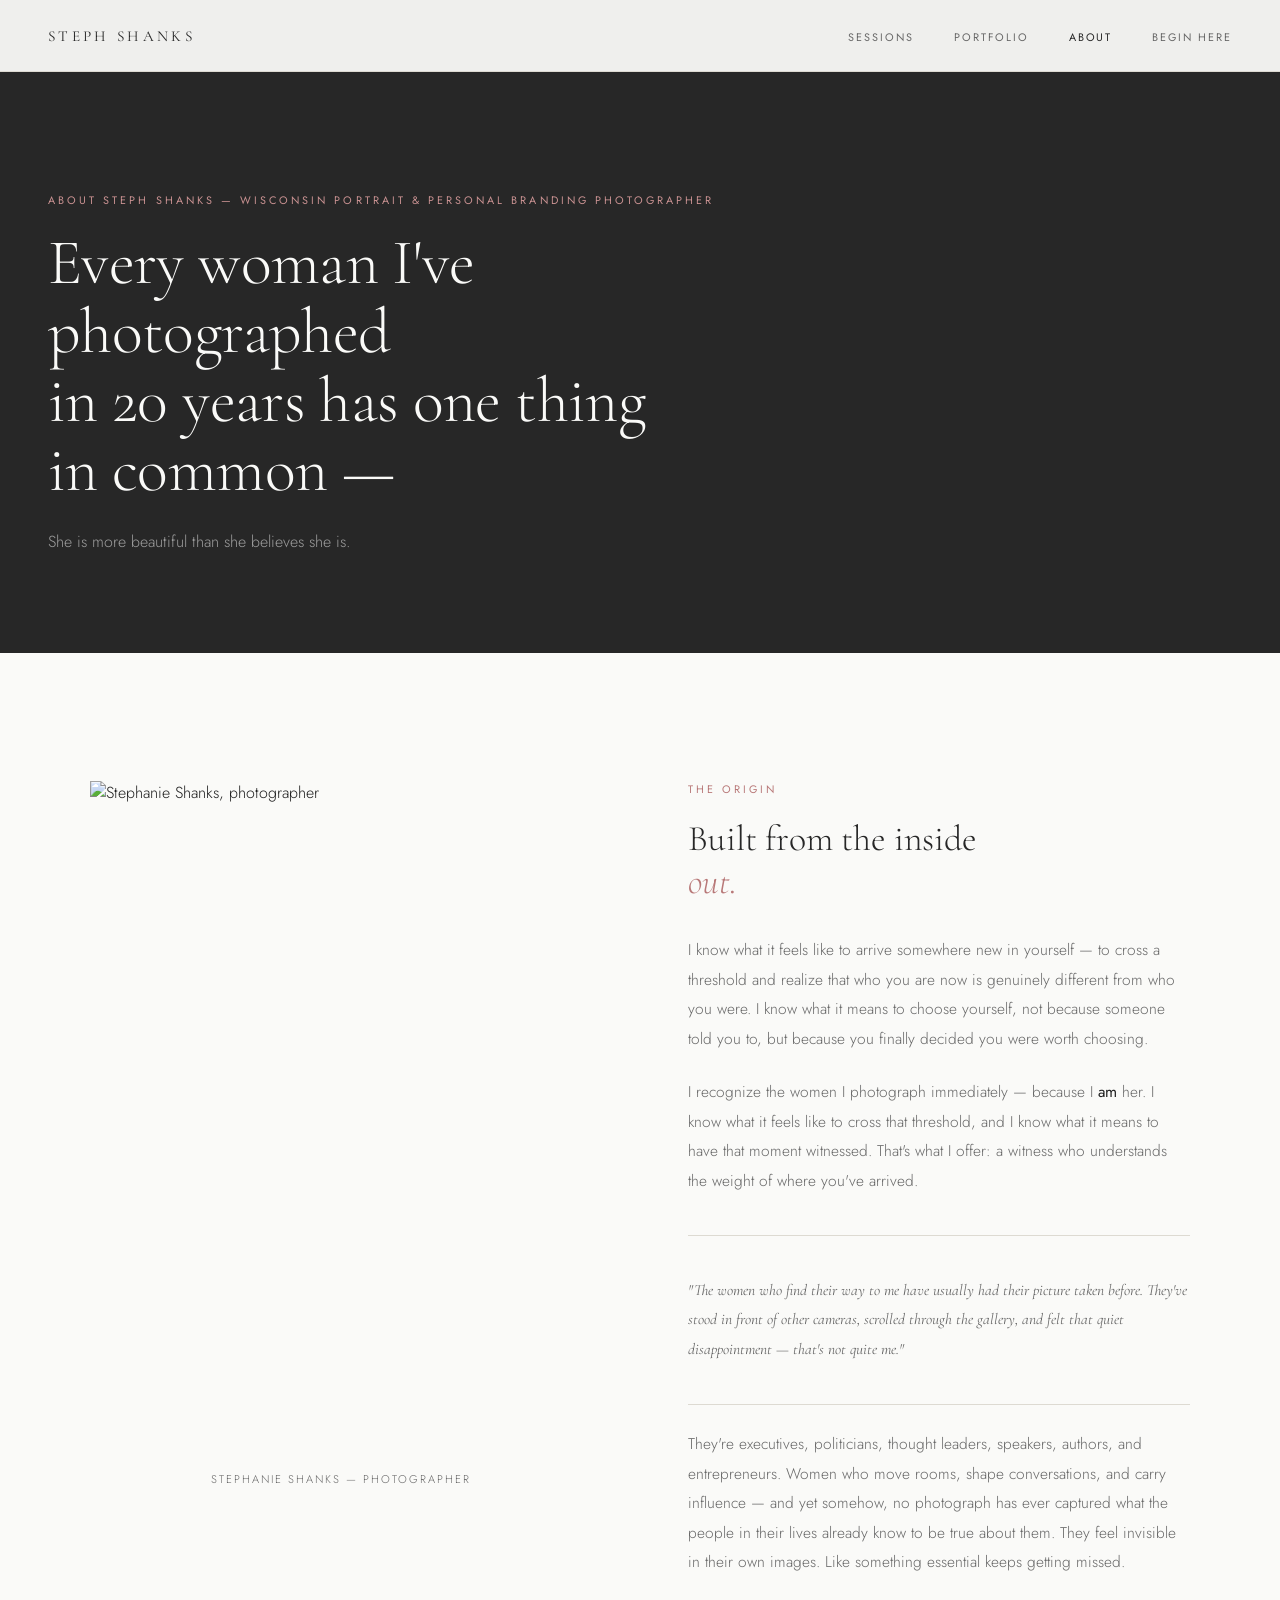
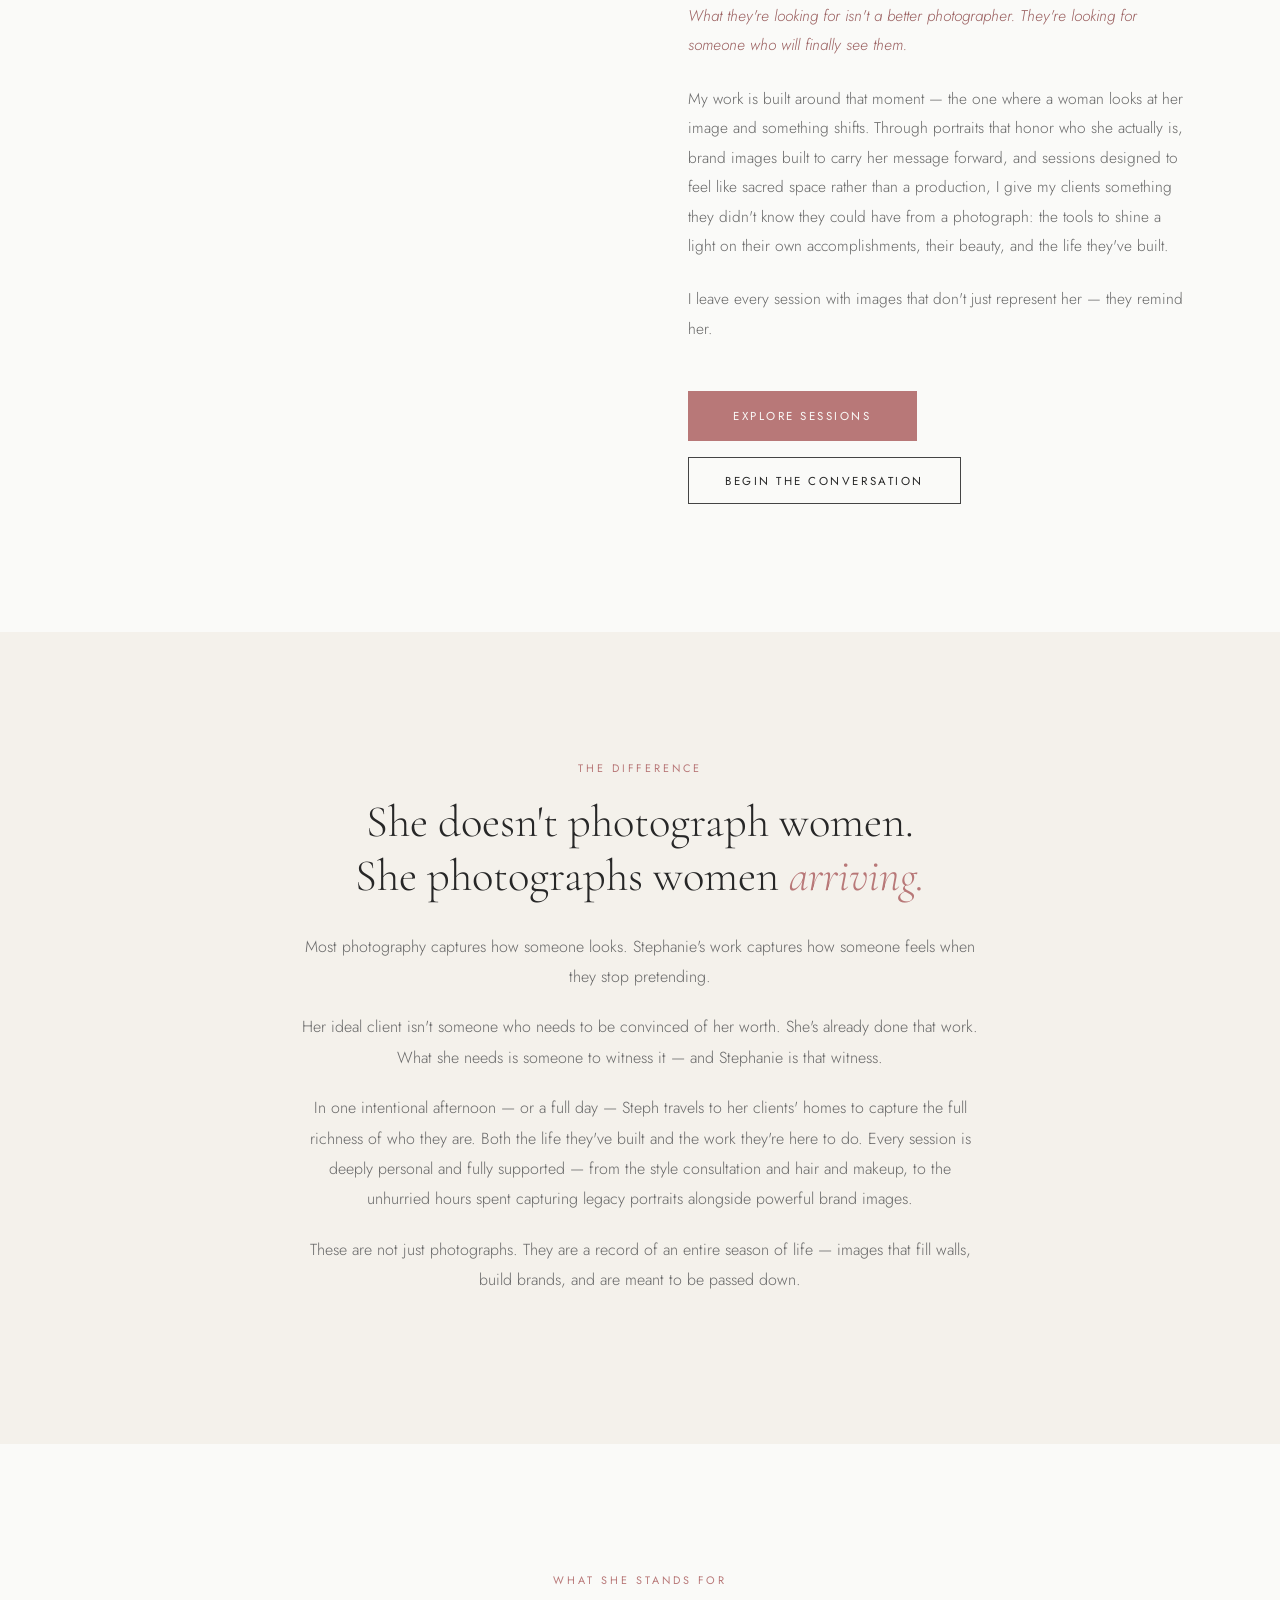
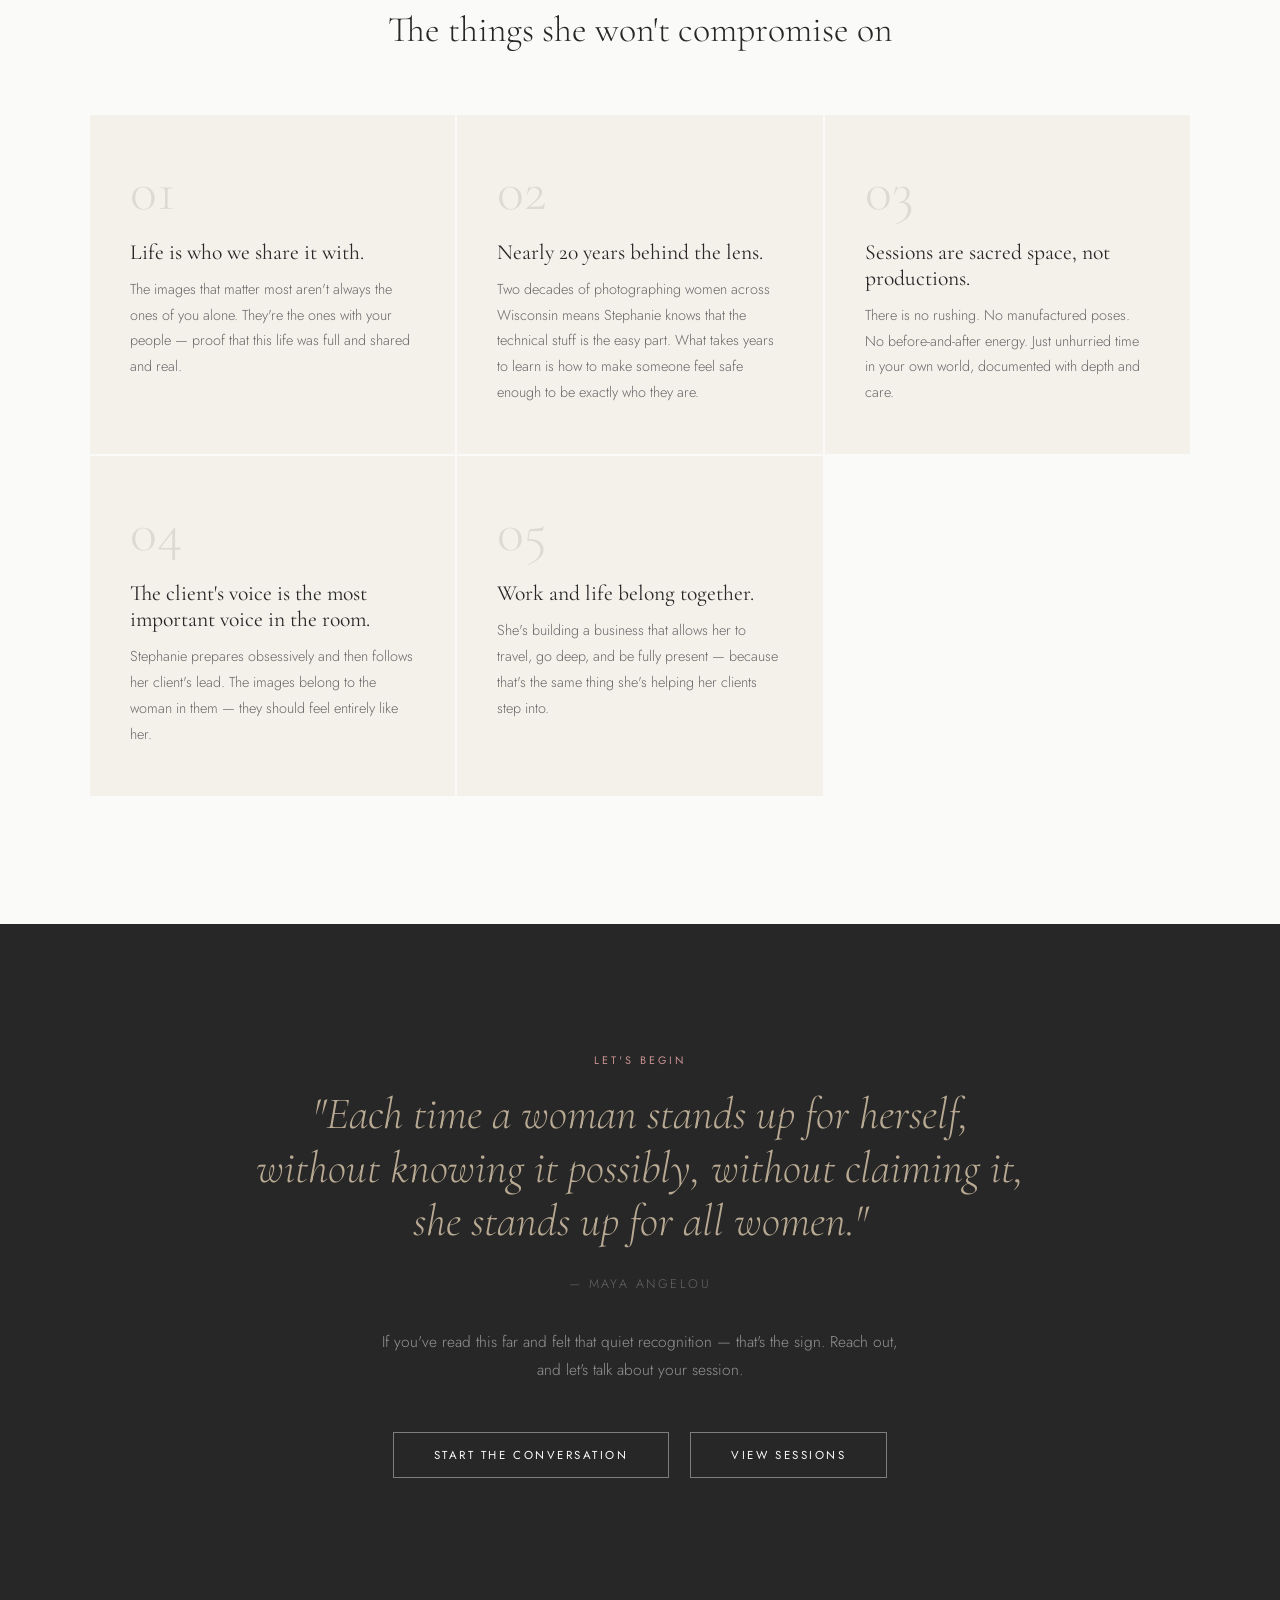
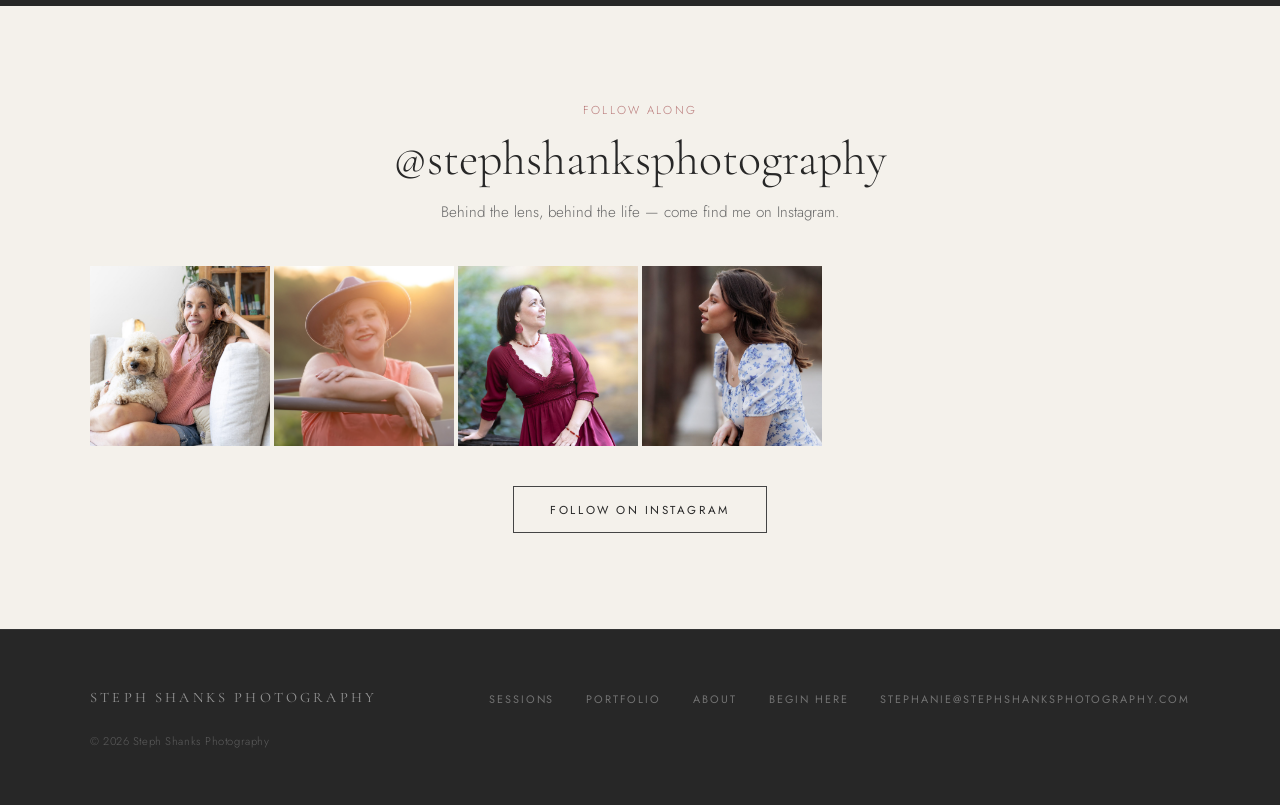
==== commit 8ff41284: "Update about.html" ====
--- a/about.html
+++ b/about.html
@@ -689,7 +689,8 @@
   <!-- CTA -->
   <section class="cta-section">
     <span class="eyebrow" style="color: var(--terra-light);">Let's Begin</span>
-    <h2>You've done the work.<br><em>Let me witness it.</em></h2>
+    <h2><em>"Each time a woman stands up for herself,<br>without knowing it possibly, without claiming it,<br>she stands up for all women."</em></h2>
+    <p style="font-size: 0.78rem; letter-spacing: 0.2em; text-transform: uppercase; margin-bottom: 2rem; opacity: 0.6;">— Maya Angelou</p>
     <p>If you've read this far and felt that quiet recognition — that's the sign. Reach out, and let's talk about your session.</p>
     <div>
       <a href="contact.html#contact" class="btn-ghost">Start the Conversation</a>
